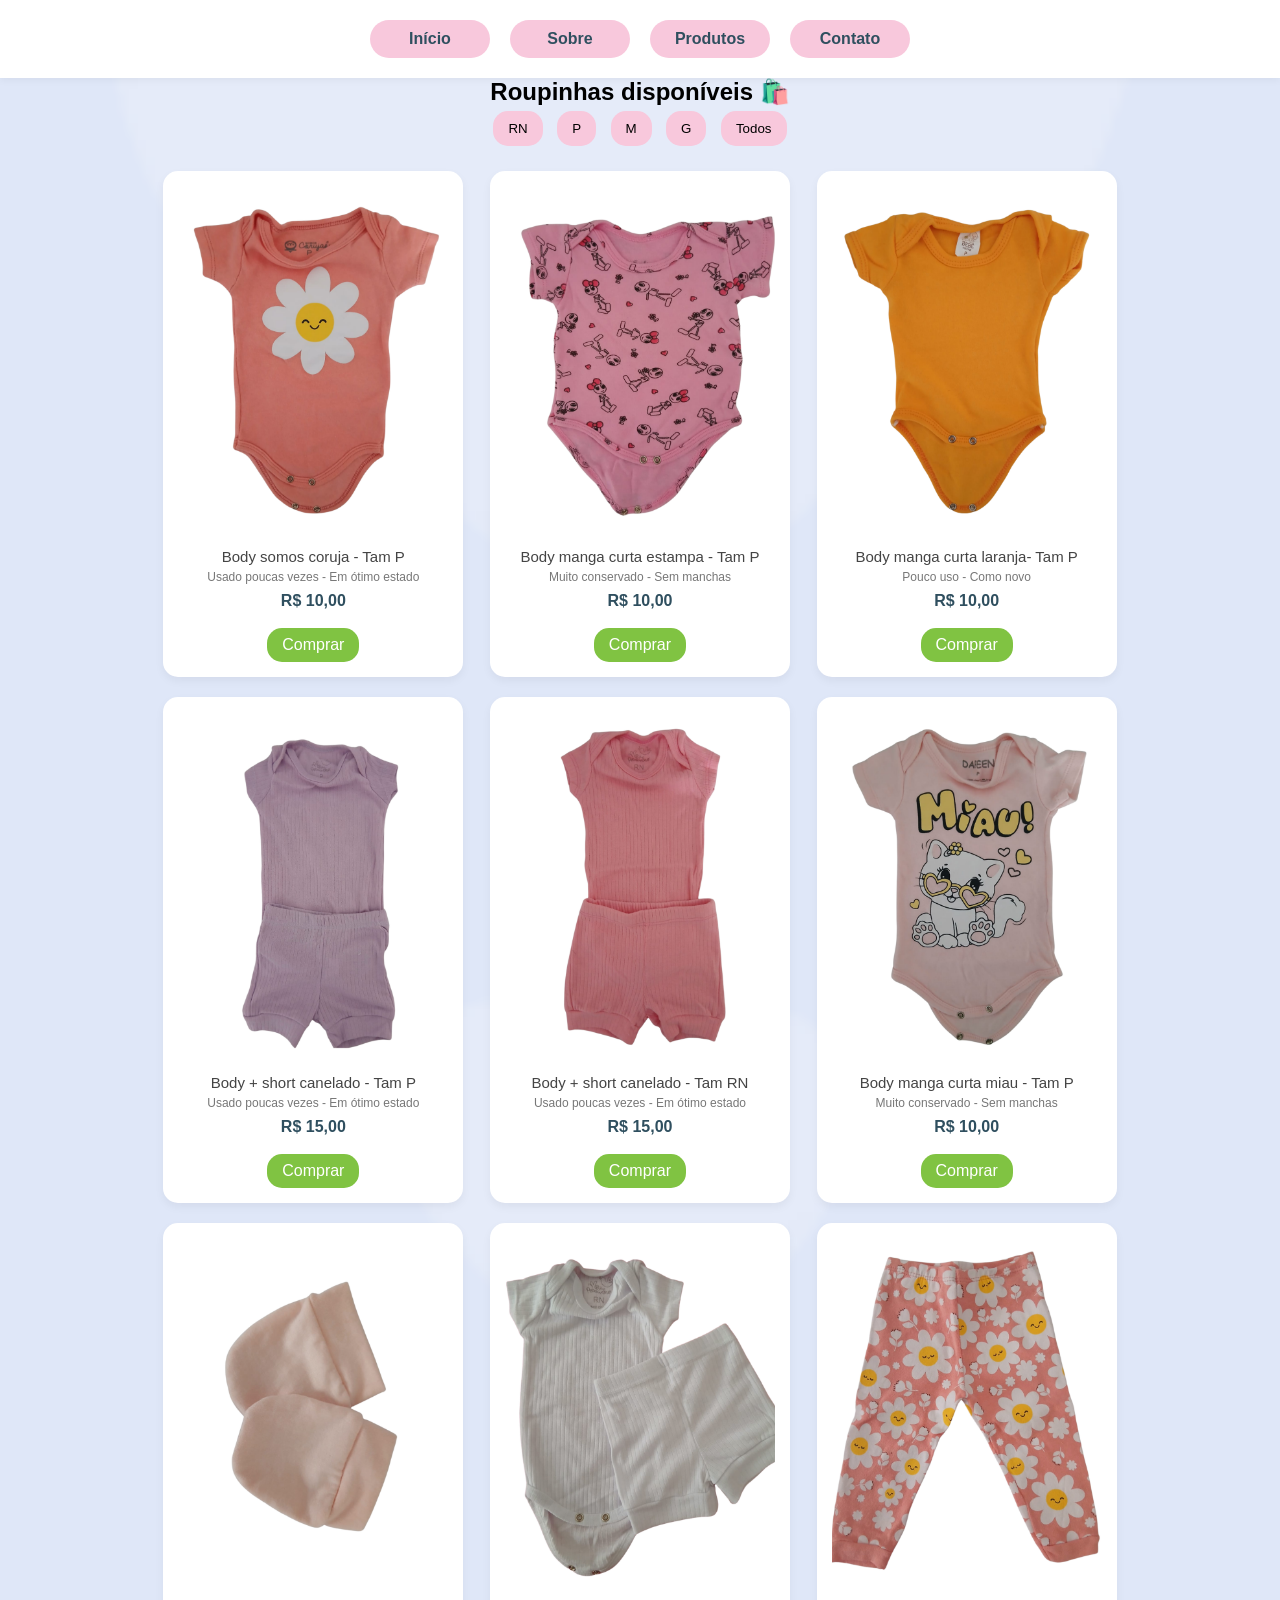
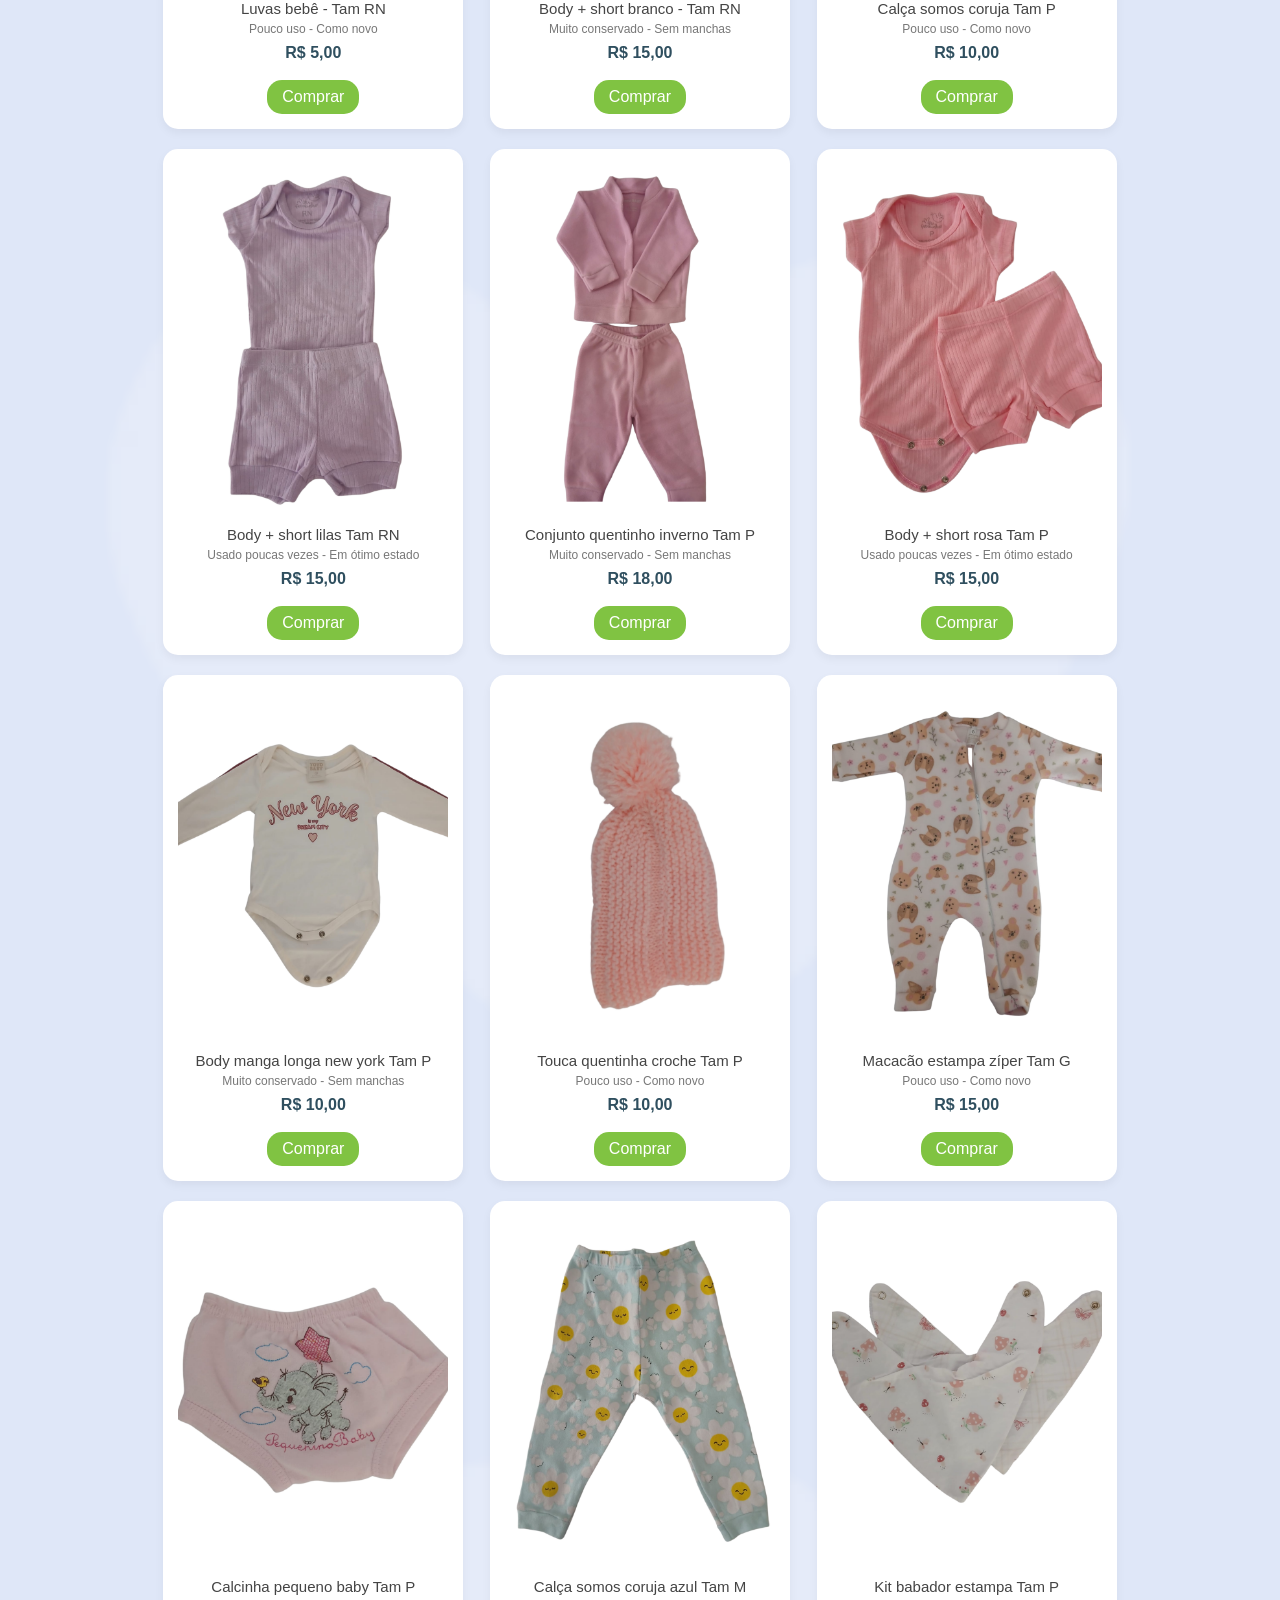
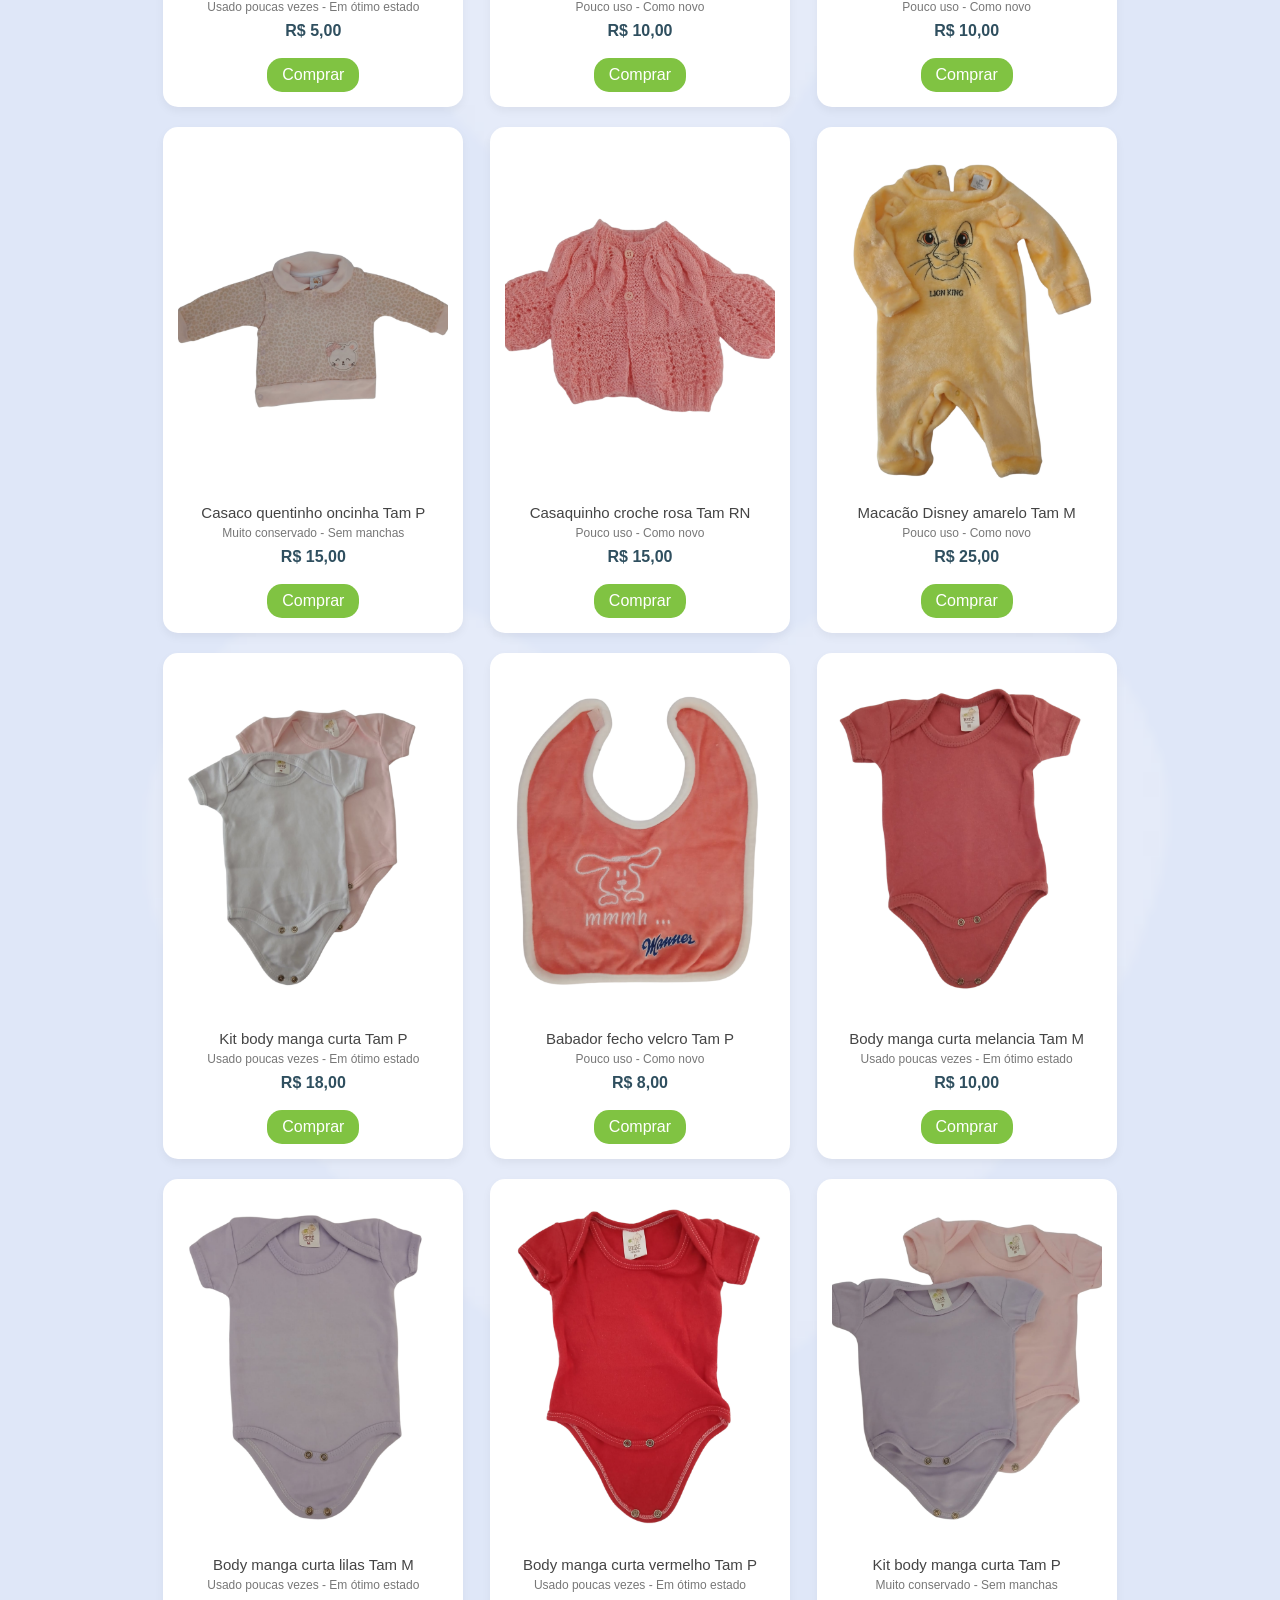
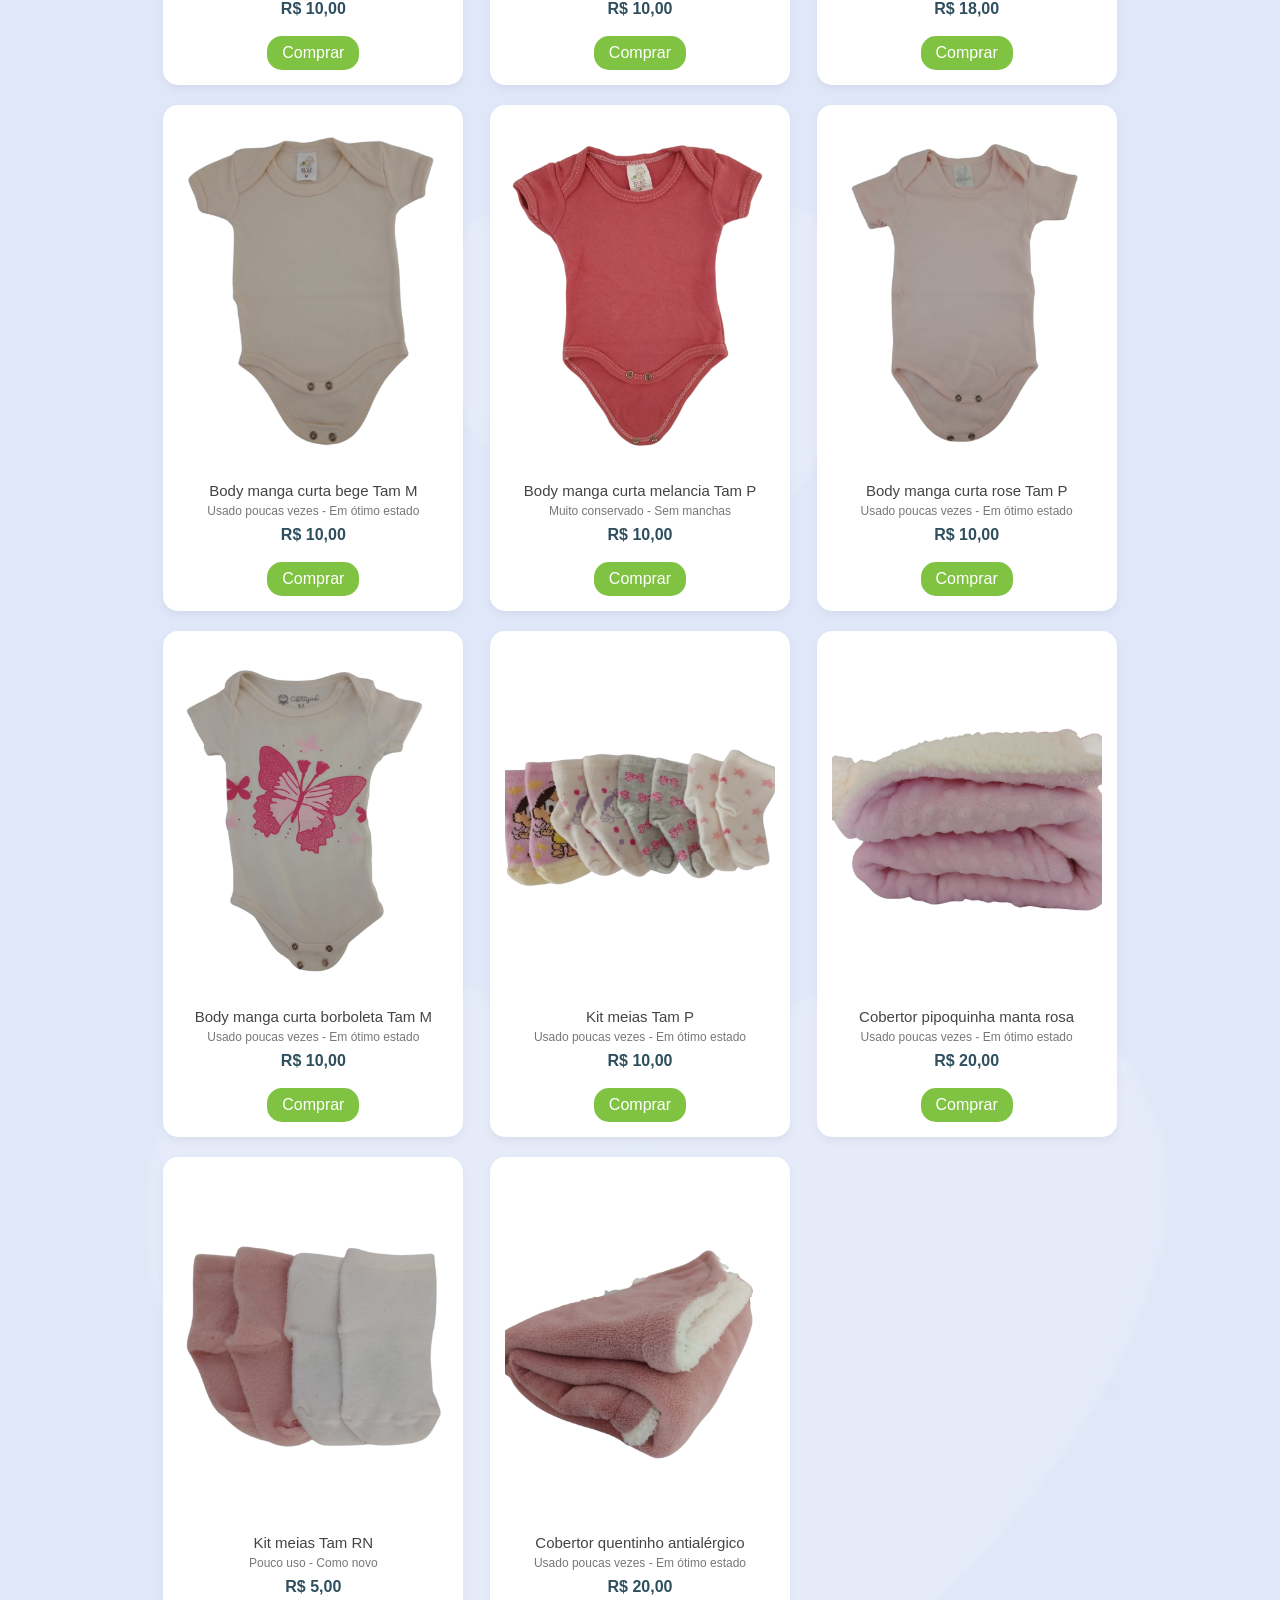
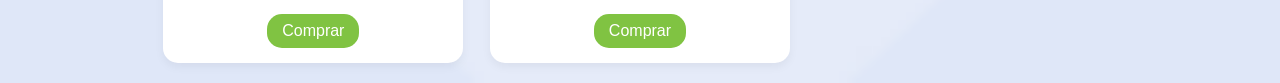
==== produtos.html @ 8ff411c1 "desapego-cecilia" ====
<!DOCTYPE html>
<html lang="pt-br">
<head>
    <meta charset="UTF-8">
    <meta name="viewport" content="width=device-width, initial-scale=1.0">
    <title>Desapego da Cecília</title>

    <!-- CSS -->
    <link rel="stylesheet" href="css/style.css">
</head>
<body id="topo">

    <!-- HEADER -->
    <header>
        <nav>
            <a href="index.html">Início</a>
            <a href="sobre.html">Sobre</a>
            <a href="produtos.html">Produtos</a>
            <a href="contato.html">Contato</a>
        </nav>
    </header>


    <section class="produtos">

    <h2>Roupinhas disponíveis 🛍️</h2>
    
    <div class="filtros">
        <button onclick="filtrar('RN')">RN</button>
        <button onclick="filtrar('P')">P</button>
        <button onclick="filtrar('M')">M</button>
        <button onclick="filtrar('G')">G</button>        
        <button onclick="filtrar('todos')">Todos</button>
    </div>

    <div class="grid">

        <div class="produto" data-tamanho="P">
            <img src="imagens/body-somos-corujas-margarida-tam.P.png">
            <p class="nome">Body somos coruja - Tam P</p>
            <p class="estado">Usado poucas vezes - Em ótimo estado</p>
            <p class="preco">R$ 10,00</p>
            <a href="https://wa.me/5512996030812">Comprar</a>
        </div>

        <div class="produto" data-tamanho="P">
            <img src="imagens/body-manga-curta-estampa-tam.P.png">
            <p class="nome">Body manga curta estampa - Tam P</p>
            <p class="estado">Muito conservado - Sem manchas</p>
            <p class="preco">R$ 10,00</p>
            <a href="https://wa.me/5512996030812">Comprar</a>

        </div>

        <div class="produto" data-tamanho="P">
            <img src="imagens/body-manga-curta-laranja-tam.P.png">
            <p class="nome">Body manga curta laranja- Tam P</p>
            <p class="estado">Pouco uso - Como novo</p>
            <p class="preco">R$ 10,00</p>
            <a href="https://wa.me/5512996030812">Comprar</a>
        </div>
        
        <div class="produto" data-tamanho="P">
            <img src="imagens/body-manga-curta-short-lilas-tam.P.png">
            <p class="nome">Body + short canelado - Tam P</p>
            <p class="estado">Usado poucas vezes - Em ótimo estado</p>
            <p class="preco">R$ 15,00</p>
            <a href="https://wa.me/5512996030812">Comprar</a>
        </div>
        
        <div class="produto" data-tamanho="RN">
            <img src="imagens/body-manga-curta-short-rosa-tam.RN.png">
            <p class="nome">Body + short canelado -  Tam RN</p>
            <p class="estado">Usado poucas vezes - Em ótimo estado</p>
            <p class="preco">R$ 15,00</p>
            <a href="https://wa.me/5512996030812">Comprar</a>
        </div>

        <div class="produto" data-tamanho="P">
            <img src="imagens/body-manga-curta-miau-tam.P.png">
            <p class="nome">Body manga curta miau - Tam P</p>
            <p class="estado">Muito conservado - Sem manchas</p>
            <p class="preco">R$ 10,00</p>
            <a href="https://wa.me/5512996030812">Comprar</a>
        </div>

        <div class="produto" data-tamanho="RN">
            <img src="imagens/luvas-tamanho.RN.png">
            <p class="nome">Luvas bebê - Tam RN</p>
            <p class="estado">Pouco uso - Como novo</p>
            <p class="preco">R$ 5,00</p>
            <a href="https://wa.me/5512996030812">Comprar</a>
        </div>

        <div class="produto" data-tamanho="RN">
            <img src="imagens/body-short-canelado-branco-tamanho.RN.png">
            <p class="nome">Body + short branco - Tam RN</p>
            <p class="estado">Muito conservado - Sem manchas</p>
            <p class="preco">R$ 15,00</p>
            <a href="https://wa.me/5512996030812">Comprar</a>
        </div>

        <div class="produto" data-tamanho="P">
            <img src="imagens/calca-somos-coruja-laranja-tamanho.P.png">
            <p class="nome">Calça somos coruja Tam P</p>
            <p class="estado">Pouco uso - Como novo</p>
            <p class="preco">R$ 10,00</p>
            <a href="https://wa.me/5512996030812">Comprar</a>
        </div>

        <div class="produto" data-tamanho="RN">
            <img src="imagens/body-short-canelado-lilas-tamanho.RN.png">
            <p class="nome">Body + short lilas Tam RN</p>
            <p class="estado">Usado poucas vezes - Em ótimo estado</p>
            <p class="preco">R$ 15,00</p>
            <a href="https://wa.me/5512996030812">Comprar</a>
        </div>

        <div class="produto" data-tamanho="P">
            <img src="imagens/conjunto-quentinha-inverno-lilas-tamanho.P.png">
            <p class="nome">Conjunto quentinho inverno Tam P</p>
            <p class="estado">Muito conservado - Sem manchas</p>
            <p class="preco">R$ 18,00</p>
            <a href="https://wa.me/5512996030812">Comprar</a>
        </div>

        <div class="produto" data-tamanho="P">
            <img src="imagens/body-short-canelado-rosa-tamanho.P.png">
            <p class="nome">Body + short rosa Tam P</p>
            <p class="estado">Usado poucas vezes - Em ótimo estado</p>
            <p class="preco">R$ 15,00</p>
            <a href="https://wa.me/5512996030812">Comprar</a>
        </div>

        <div class="produto" data-tamanho="P">
            <img src="imagens/body-manga-longa-new-york-tamanho.P.png">
            <p class="nome">Body manga longa new york Tam P</p>
            <p class="estado">Muito conservado - Sem manchas</p>
            <p class="preco">R$ 10,00</p>
            <a href="https://wa.me/5512996030812">Comprar</a>
        </div>

        <div class="produto" data-tamanho=""P>
            <img src="imagens/touca-croche-quentinha-tamanho.P.png">
            <p class="nome">Touca quentinha croche Tam P</p>
            <p class="estado">Pouco uso - Como novo</p>
            <p class="preco">R$ 10,00</p>
            <a href="https://wa.me/5512996030812">Comprar</a>
        </div>

        <div class="produto" data-tamanho="G">
            <img src="imagens/macacao-estampa-ziper-tamanho.G.png">
            <p class="nome">Macacão estampa zíper Tam G</p>
            <p class="estado">Pouco uso - Como novo</p>
            <p class="preco">R$ 15,00</p>
            <a href="https://wa.me/5512996030812">Comprar</a>
        </div>

        <div class="produto" data-tamanho="P">
            <img src="imagens/calcinha-pequeno-baby-tamanho.P.png">
            <p class="nome">Calcinha pequeno baby Tam P</p>
            <p class="estado">Usado poucas vezes - Em ótimo estado</p>
            <p class="preco">R$ 5,00</p>
            <a href="https://wa.me/5512996030812">Comprar</a>
        </div>

        <div class="produto" data-tamanho="M">
            <img src="imagens/calca-somos-coruja-azul-tamanho.M.png">
            <p class="nome">Calça somos coruja azul Tam M</p>
            <p class="estado">Pouco uso - Como novo</p>
            <p class="preco">R$ 10,00</p>
            <a href="https://wa.me/5512996030812">Comprar</a>
        </div>

        <div class="produto" data-tamanho="P">
            <img src="imagens/kit-babador-estampa.png">
            <p class="nome">Kit babador estampa Tam P</p>
            <p class="estado">Pouco uso - Como novo</p>
            <p class="preco">R$ 10,00</p>
            <a href="https://wa.me/5512996030812">Comprar</a>
        </div>

        <div class="produto" data-tamanho="P">
            <img src="imagens/casaco-oncinha-tamanho.P.png">
            <p class="nome">Casaco quentinho oncinha Tam P </p>
            <p class="estado">Muito conservado - Sem manchas</p>
            <p class="preco">R$ 15,00</p>
            <a href="https://wa.me/5512996030812">Comprar</a>
        </div>

        <div class="produto" data-tamanho="RN">
            <img src="imagens/casaquinho-croche-tamanho.RN.png">
            <p class="nome">Casaquinho croche rosa Tam RN</p>
            <p class="estado">Pouco uso - Como novo</p>
            <p class="preco">R$ 15,00</p>
            <a href="https://wa.me/5512996030812">Comprar</a>
        </div>

        <div class="produto" data-tamanho="M">
            <img src="imagens/macacao-disney-amarelo-tamanho.M.png">
            <p class="nome">Macacão Disney amarelo Tam M</p>
            <p class="estado">Pouco uso - Como novo</p>
            <p class="preco">R$ 25,00</p>
            <a href="https://wa.me/5512996030812">Comprar</a>
        </div>

        <div class="produto" data-tamanho="P">
            <img src="imagens/kit-body-manga-curta-tamanho.P.png">
            <p class="nome">Kit body manga curta Tam P</p>
            <p class="estado">Usado poucas vezes - Em ótimo estado</p>
            <p class="preco">R$ 18,00</p>
            <a href="https://wa.me/5512996030812">Comprar</a>
        </div>

        <div class="produto" data-tamanho="P">
            <img src="imagens/babador-fecho-velcro.png">
            <p class="nome">Babador fecho velcro Tam P</p>
            <p class="estado">Pouco uso - Como novo</p>
            <p class="preco">R$ 8,00</p>
            <a href="https://wa.me/5512996030812">Comprar</a>
        </div>

        <div class="produto" data-tamanho="M">
            <img src="imagens/body-manga-curta-melancia-tamanho.M.png">
            <p class="nome">Body manga curta melancia Tam M</p>
            <p class="estado">Usado poucas vezes - Em ótimo estado</p>
            <p class="preco">R$ 10,00</p>
            <a href="https://wa.me/5512996030812">Comprar</a>
        </div>

        <div class="produto" data-tamanho="M">
            <img src="imagens/body-manga-curta-lilas-tamanho.M.png">
            <p class="nome">Body manga curta lilas Tam M</p>
            <p class="estado">Usado poucas vezes - Em ótimo estado</p>
            <p class="preco">R$ 10,00</p>
           <a href="https://wa.me/5512996030812">Comprar</a>
        </div>

        <div class="produto" data-tamanho="P">
            <img src="imagens/body-manga-curta-vermelho-tamanho.P.png">
            <p class="nome">Body manga curta vermelho Tam P</p>
            <p class="estado">Usado poucas vezes - Em ótimo estado</p>
            <p class="preco">R$ 10,00</p>
            <a href="https://wa.me/5512996030812">Comprar</a>
        </div>

        <div class="produto" data-tamanho="P">
            <img src="imagens/kit-body-mc-tamanho.P.png">
            <p class="nome">Kit body manga curta Tam P</p>
            <p class="estado">Muito conservado - Sem manchas</p>
            <p class="preco">R$ 18,00</p>
            <a href="https://wa.me/5512996030812">Comprar</a>
        </div>

        <div class="produto" data-tamanho="M">
            <img src="imagens/body-manga-curta-bege-tamanho.M.png">
            <p class="nome">Body manga curta bege Tam M</p>
            <p class="estado">Usado poucas vezes - Em ótimo estado</p>
            <p class="preco">R$ 10,00</p>
            <a href="https://wa.me/5512996030812">Comprar</a>
        </div>

        <div class="produto" data-tamanho="P">
            <img src="imagens/body-manga-curta-melancia-tamanho.P.png">
            <p class="nome">Body manga curta melancia Tam P</p>
            <p class="estado">Muito conservado - Sem manchas</p>
            <p class="preco">R$ 10,00</p>
            <a href="https://wa.me/5512996030812">Comprar</a>
        </div>

        <div class="produto" data-tamanho="P">
            <img src="imagens/body-manga-curta-rose-tamanho.P.png">
            <p class="nome">Body manga curta rose Tam P</p>
            <p class="estado">Usado poucas vezes - Em ótimo estado</p>
            <p class="preco">R$ 10,00</p>
            <a href="https://wa.me/5512996030812">Comprar</a>
        </div>

        <div class="produto" data-tamanho="M">
            <img src="imagens/body-manga-curta-borboleta-tamanho.M.png">
            <p class="nome">Body manga curta borboleta Tam M</p>
            <p class="estado">Usado poucas vezes - Em ótimo estado</p>
            <p class="preco">R$ 10,00</p>
            <a href="https://wa.me/5512996030812">Comprar</a>
        </div>

        <div class="produto" data-tamanho="P">
            <img src="imagens/kit-meias-tamanho.P.png">
            <p class="nome">Kit meias Tam P</p>
            <p class="estado">Usado poucas vezes - Em ótimo estado</p>
            <p class="preco">R$ 10,00</p>
            <a href="https://wa.me/5512996030812">Comprar</a>
        </div>

        <div class="produto" data-tamanho="">
            <img src="imagens/cobertor-pipoquinha-manta-bebe-rosa.png">
            <p class="nome">Cobertor pipoquinha manta rosa</p>
            <p class="estado">Usado poucas vezes - Em ótimo estado</p>
            <p class="preco">R$ 20,00</p>
            <a href="https://wa.me/5512996030812">Comprar</a>
        </div>

        <div class="produto" data-tamanho="RN">
            <img src="imagens/kit-meias-tamanho.RN.png">
            <p class="nome">Kit meias Tam RN</p>
            <p class="estado">Pouco uso - Como novo</p>
            <p class="preco">R$ 5,00</p>
            <a href="https://wa.me/5512996030812">Comprar</a>
        </div>

        <div class="produto" data-tamanho="">
            <img src="imagens/cobertor-quentinho-antialergico.png">
            <p class="nome">Cobertor quentinho antialérgico</p>
            <p class="estado">Usado poucas vezes - Em ótimo estado</p>
            <p class="preco">R$ 20,00</p>
            <a href="https://wa.me/5512996030812">Comprar</a>
        </div>

    </div>
    <script src="javascript/script.js"></script>     
</body>
</html>
---- css/style.css ----
/* RESET */
* {
  margin: 0;
  padding: 0;
  box-sizing: border-box;
}

/* BODY */
body {
  font-family: Arial, sans-serif;
  background-image: url('../imagens/plano_de_fundo_azul.png');
  background-size: cover; /* cobre a tela toda */
  background-repeat: no-repeat;
  background-position: center;
  text-align: center;
}

/* HEADER */
header {
  position: sticky;
  top: 0;
  background-color: #ffffff; /* branco sólido */
  padding: 20px 0;
  z-index: 1000;
  box-shadow: 0 2px 8px rgba(0,0,0,0.05); /* sombra suave */
}

/* MENU */
nav {
  display: flex;
  justify-content: center;
  gap: 20px;
}

nav a {
  display: inline-block;
  width: 120px; /* 👈 define tamanho igual pra todos */
  text-align: center;
  text-decoration: none;
  background-color: #f8c8dc;
  padding: 10px 0; /* só vertical agora */
  border-radius: 20px;
  color: #2f4f5f;
  font-weight: bold;
  transition: 0.3s;
}

nav a:hover {
  background-color: #f48ca0;
  color: white;
}

/* HERO */
.hero {
  padding: 20px 20px;
}


/* LOGO */
.hero-img {
  width: 350px;
  margin-bottom: 10px;
}

/* TÍTULO */
.hero h1 {
  font-size: 38px;
  color: #5a7d8a;
  margin-bottom: 20px;
}

/* TEXTO */
.hero p {
  color: #d4a437;
  font-weight: bold;
  margin-bottom: 20px;
}

/* BOTÃO */
.btn {
  display: inline-block;
  background-color: #80c342;
  color: white;
  padding: 12px 25px;
  border-radius: 20px;
  text-decoration: none;
  font-weight: bold;
  transition: 0.3s;
}

.btn:hover {
  background-color: #8e9900;
}

/* WHATSAPP */
.whatsapp {
  position: fixed;
  bottom: 20px;
  right: 20px;
}

.whatsapp img {
  width: 75px;
}


/* NOME DO PRODUTO */
.nome {
  font-size: 15px;
  color: #444;
  margin-top: 8px;
}

/* ESTADO */
.estado {
  font-size: 12px;
  color: #777;
  margin: 5px 0;
}

/* PREÇO */
.preco {
  font-size: 16px;
  font-weight: bold;
  color: #2f4f5f;
  margin: 8px 0;
}

/* SCROLL SUAVE */
html {
  scroll-behavior: smooth;
}

.grid {
  display: grid;
  grid-template-columns: repeat(3, 1fr); /* desktop */
  gap: 20px;
  padding: 20px;
  max-width: 1000px; /* 👈 limita largura */
  margin: 0 auto;
}

@media (max-width: 768px) {
  .grid {
    grid-template-columns: repeat(2, 1fr); /* tablet */
  }
}

@media (max-width: 480px) {
  .grid {
    grid-template-columns: 1fr; /* celular */
  }
}

.produto {
  background-color: white;
  padding: 15px;
  border-radius: 15px;
  text-align: center;
  box-shadow: 0 4px 10px rgba(0,0,0,0.05);
  max-width: 300px;
  margin: 0 auto;
}

.produto img {
  width: 100%;
  height: 350px;
  object-fit: cover;
  border-radius: 10px;
}

/* BOTAO COMPRAR*/
.produto a {
  display: inline-block;
  margin-top: 10px;
  background-color: #80c342;
  color: white;
  padding: 8px 15px;
  border-radius: 15px;
  text-decoration: none;
}

.produto:hover {
  transform: scale(1.03);
  transition: 0.3s;
}

/* CONTATO*/

.contato {
  text-align: center;
  padding: 80px 20px;
}

.contato h1 {
  margin-bottom: 20px;
}

.btn-whatsapp {
  display: inline-block;
  background-color: #25d366;
  color: white;
  padding: 12px 25px;
  border-radius: 20px;
  text-decoration: none;
  margin-bottom: 20px;
}

.cidade {
  margin: 15px 0;
  font-weight: bold;
}

.contato h2 {
  margin-top: 20px;
}

h2 {
  display: flex;
  align-items: center;
  justify-content: center;
  gap: 8px;
}

.final {
  margin-top: 30px;
  color: #ca1b56;
  font-weight: bold;
}

.icone {
  width: 40px;
  vertical-align: middle;
  margin-right: 3px;
}

.linha {
  display: flex;
  align-items: center;
  justify-content: center; /* centraliza na tela */
  gap: 3px; /* espaço entre ícone e texto */
}

/* SOBRE */

.sobre {
  display: flex;
  align-items: center;
  justify-content: center;
  gap: 20px;
  padding: 25px 20px;
  flex-wrap: wrap;
}

.sobre-imagem img {
  width: 280px;
  border-radius: 15px;
}

.sobre-texto {
  max-width: 500px;
  text-align: left;
}

.sobre-texto h1 {
  margin-bottom: 20px;
}

.sobre-texto p {
  margin-bottom: 15px;
}

.frase-final {
  margin-top: 20px;
  font-weight: bold;
  color: #2f4f5f;
}

/* BOTÕES TAMANHO*/

.filtros button {
  margin: 5px;
  padding: 10px 15px;
  border-radius: 15px;
  border: none;
  background-color: #f8c8dc;
  cursor: pointer;
}
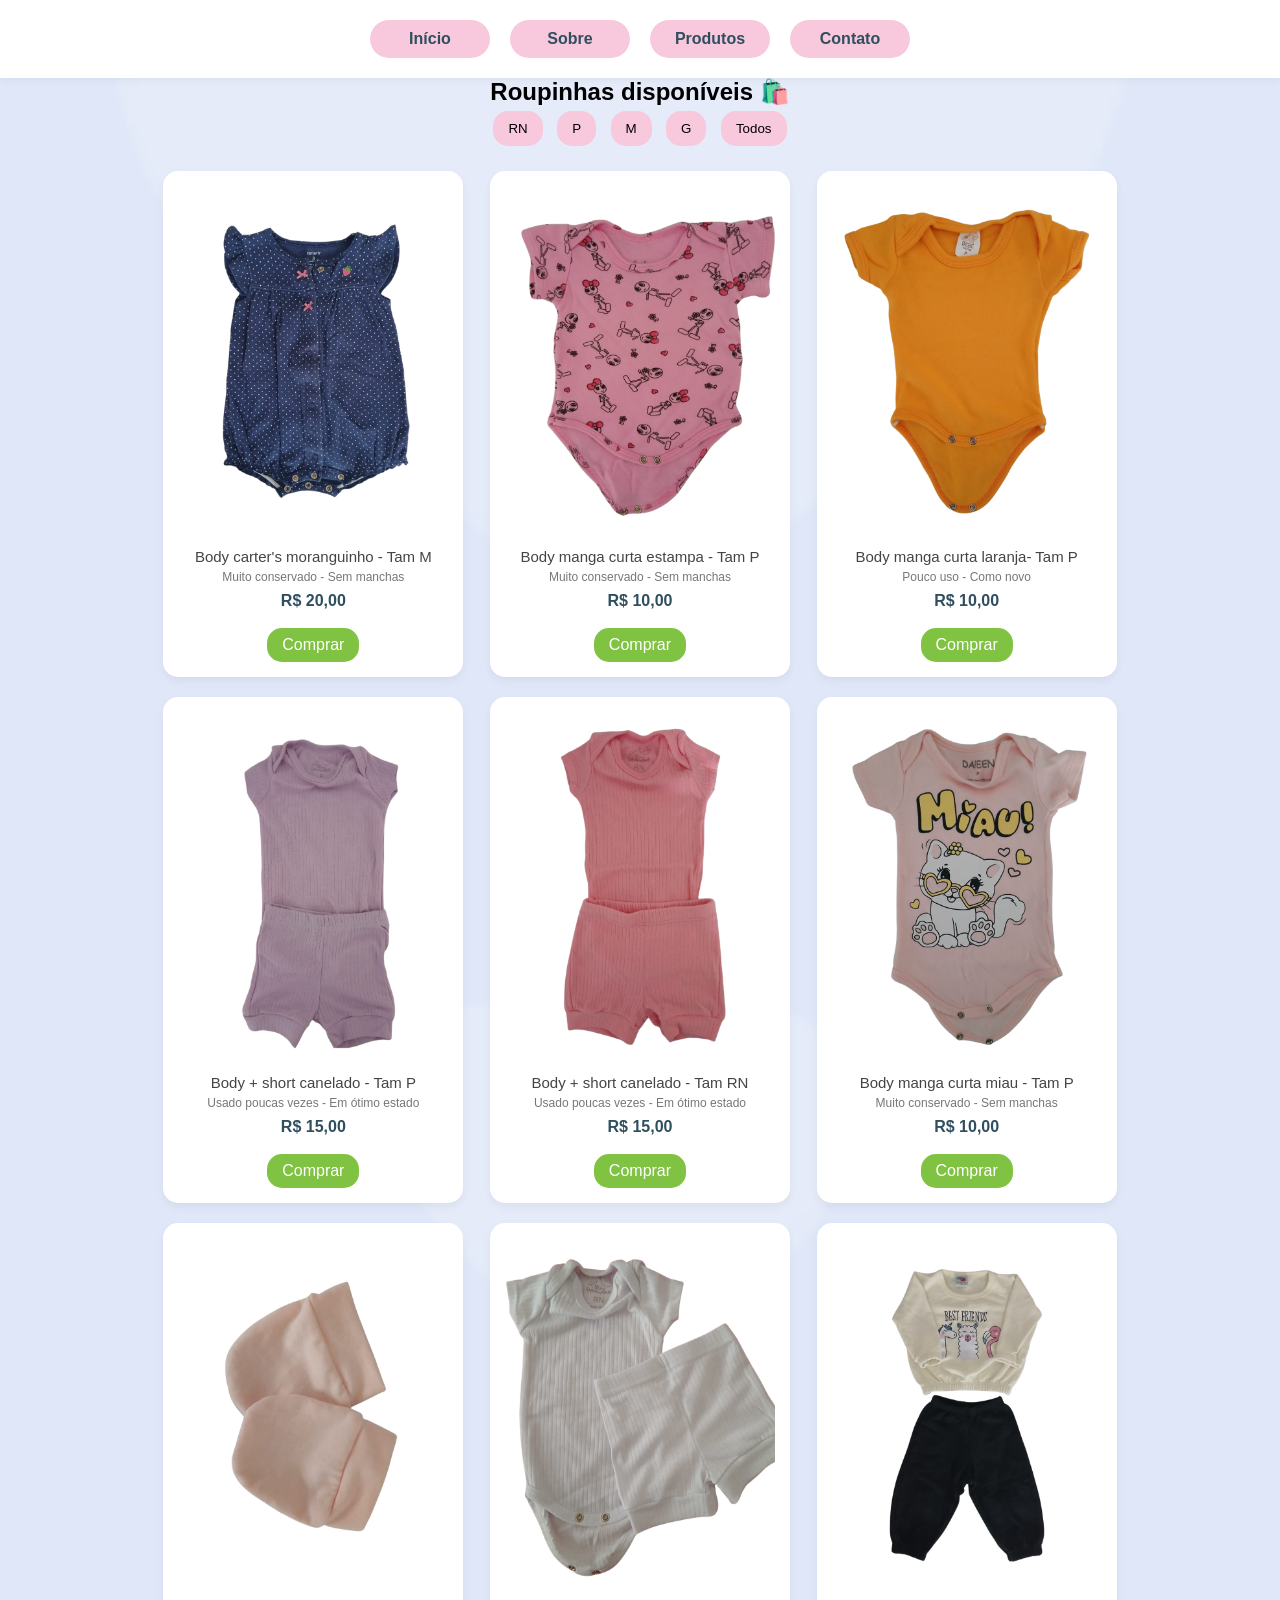
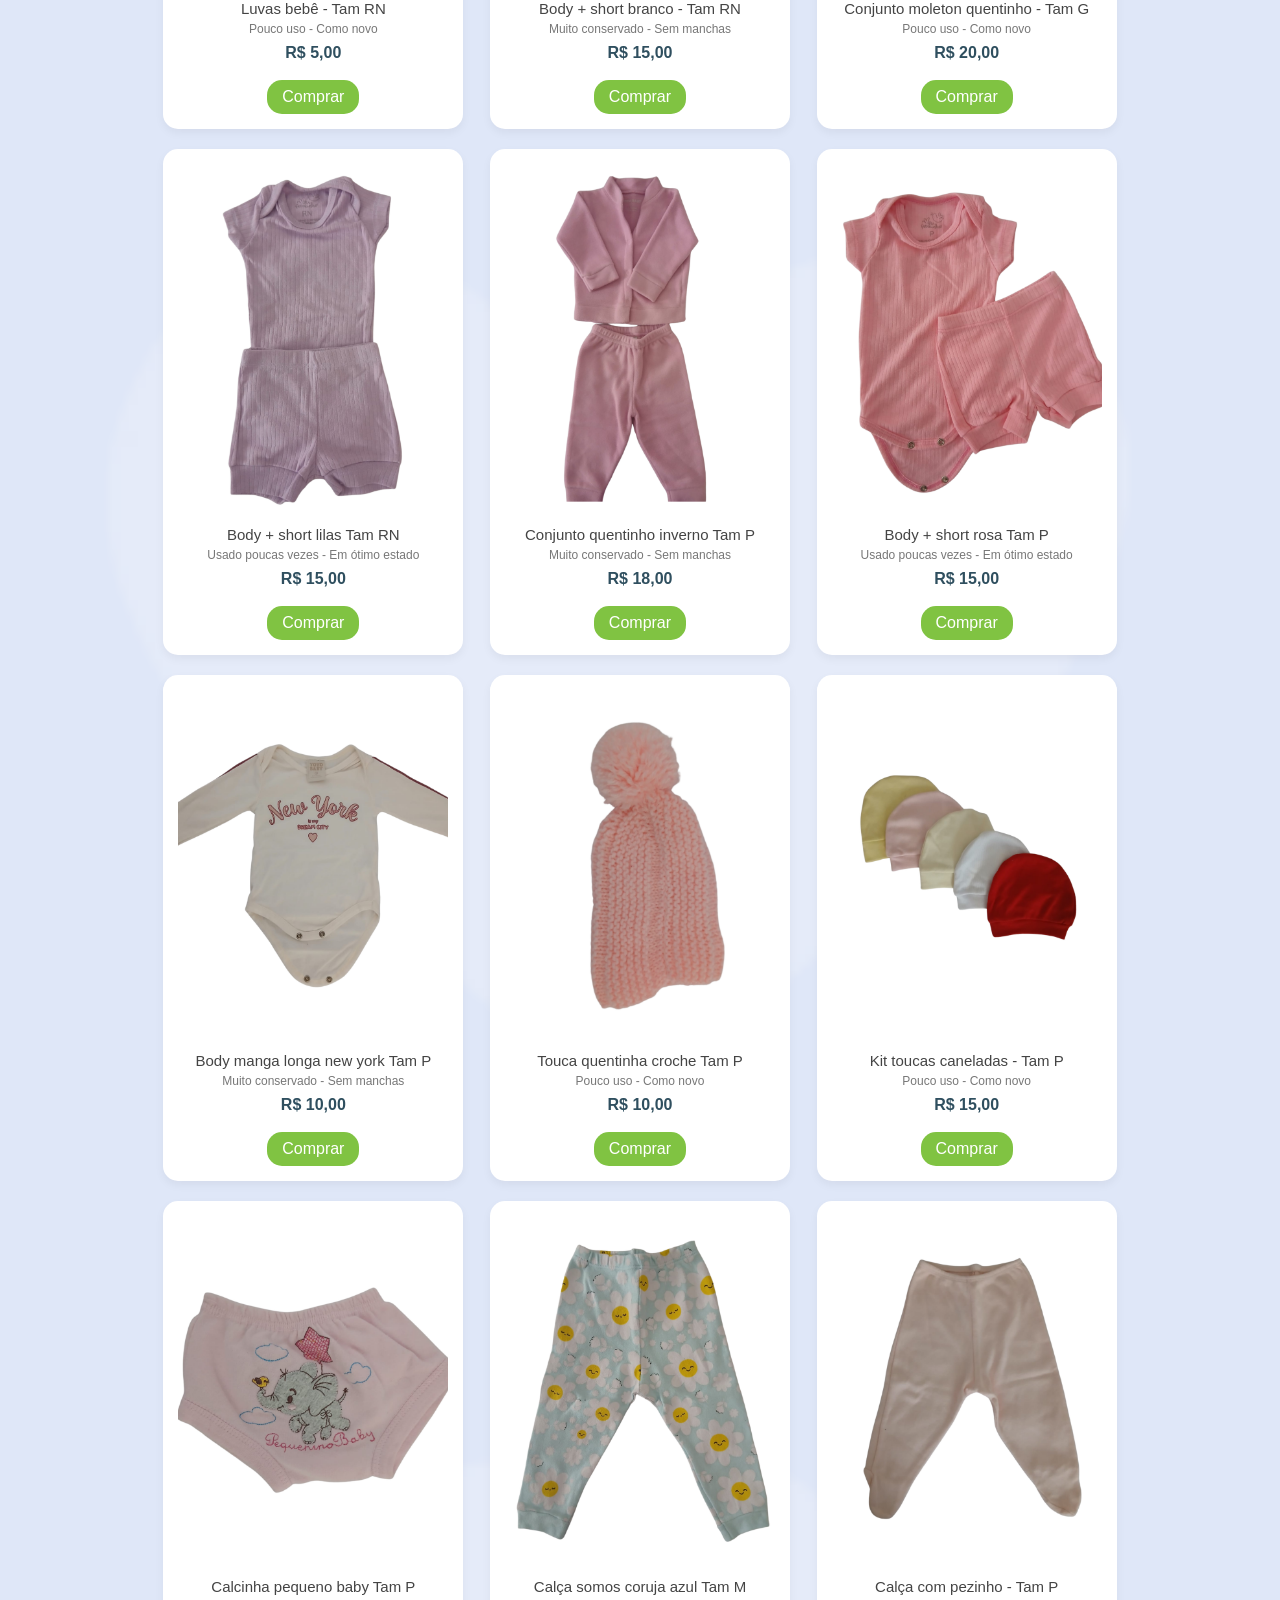
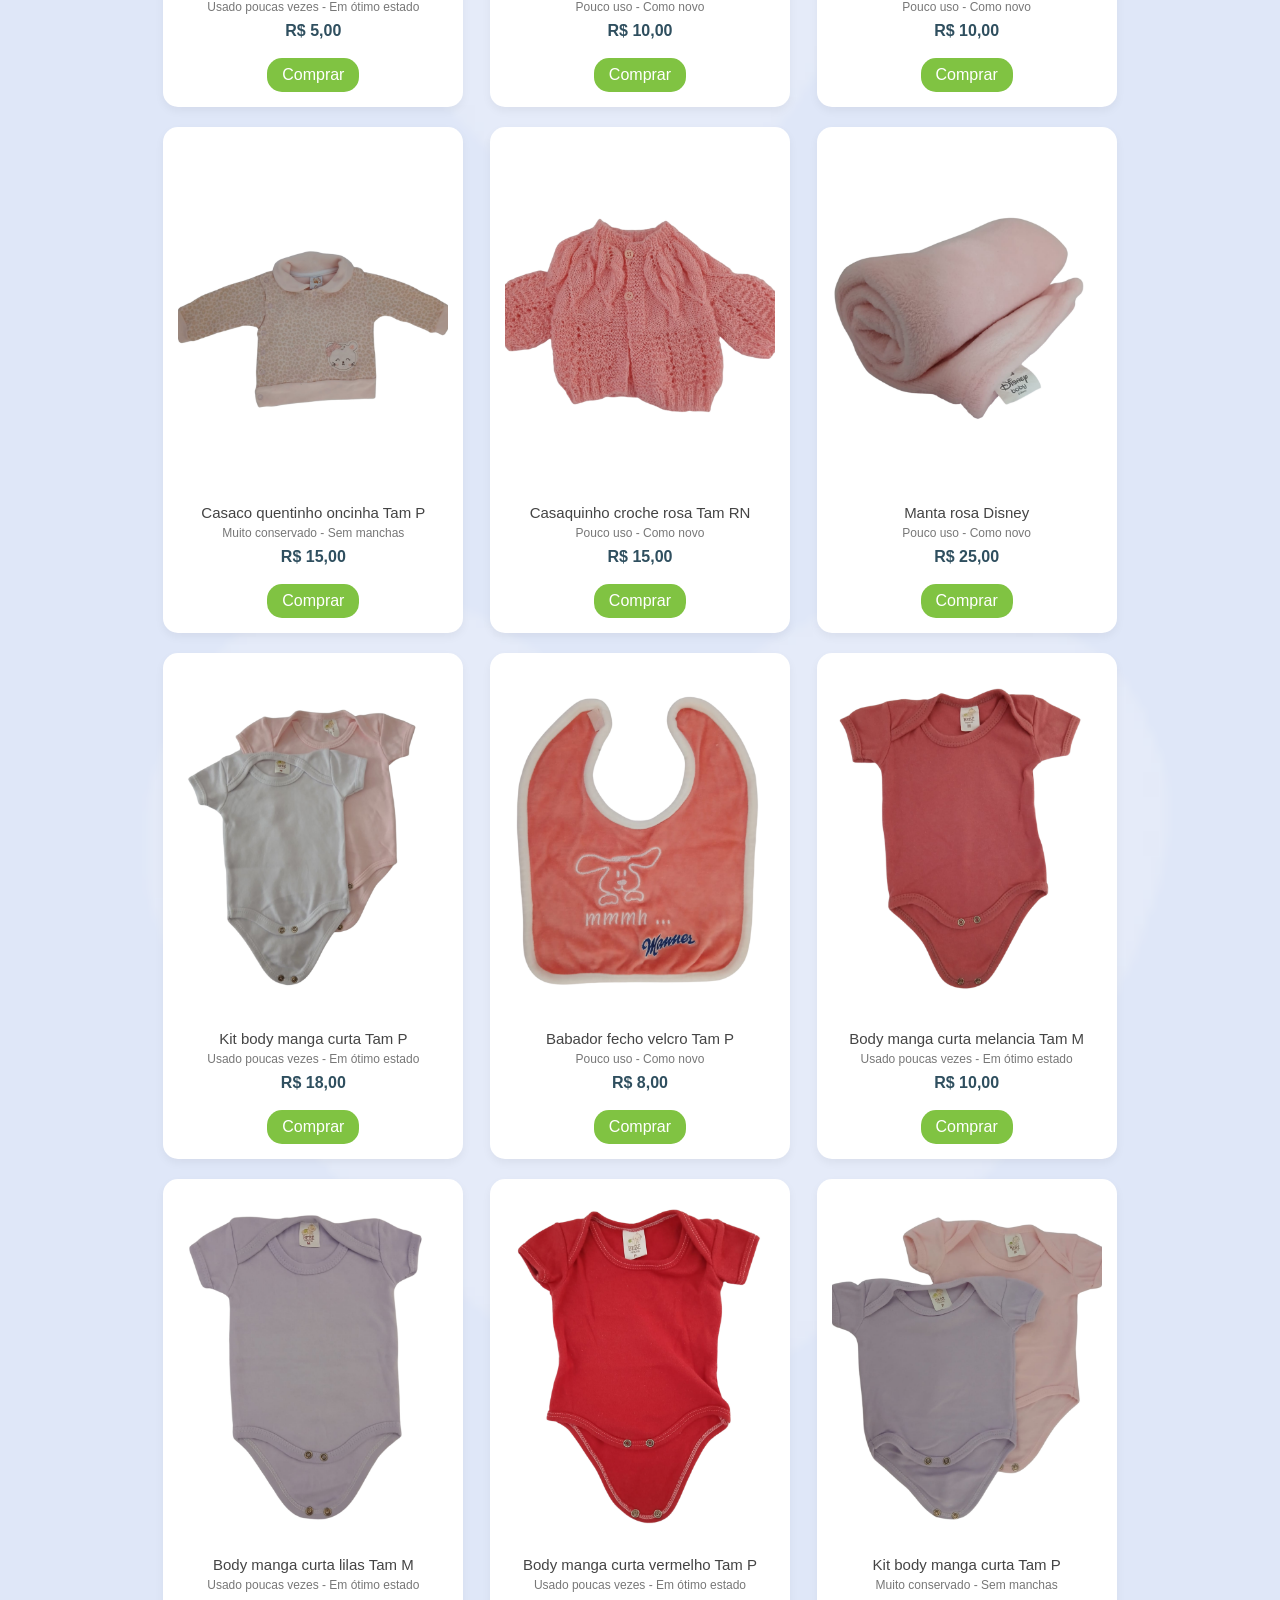
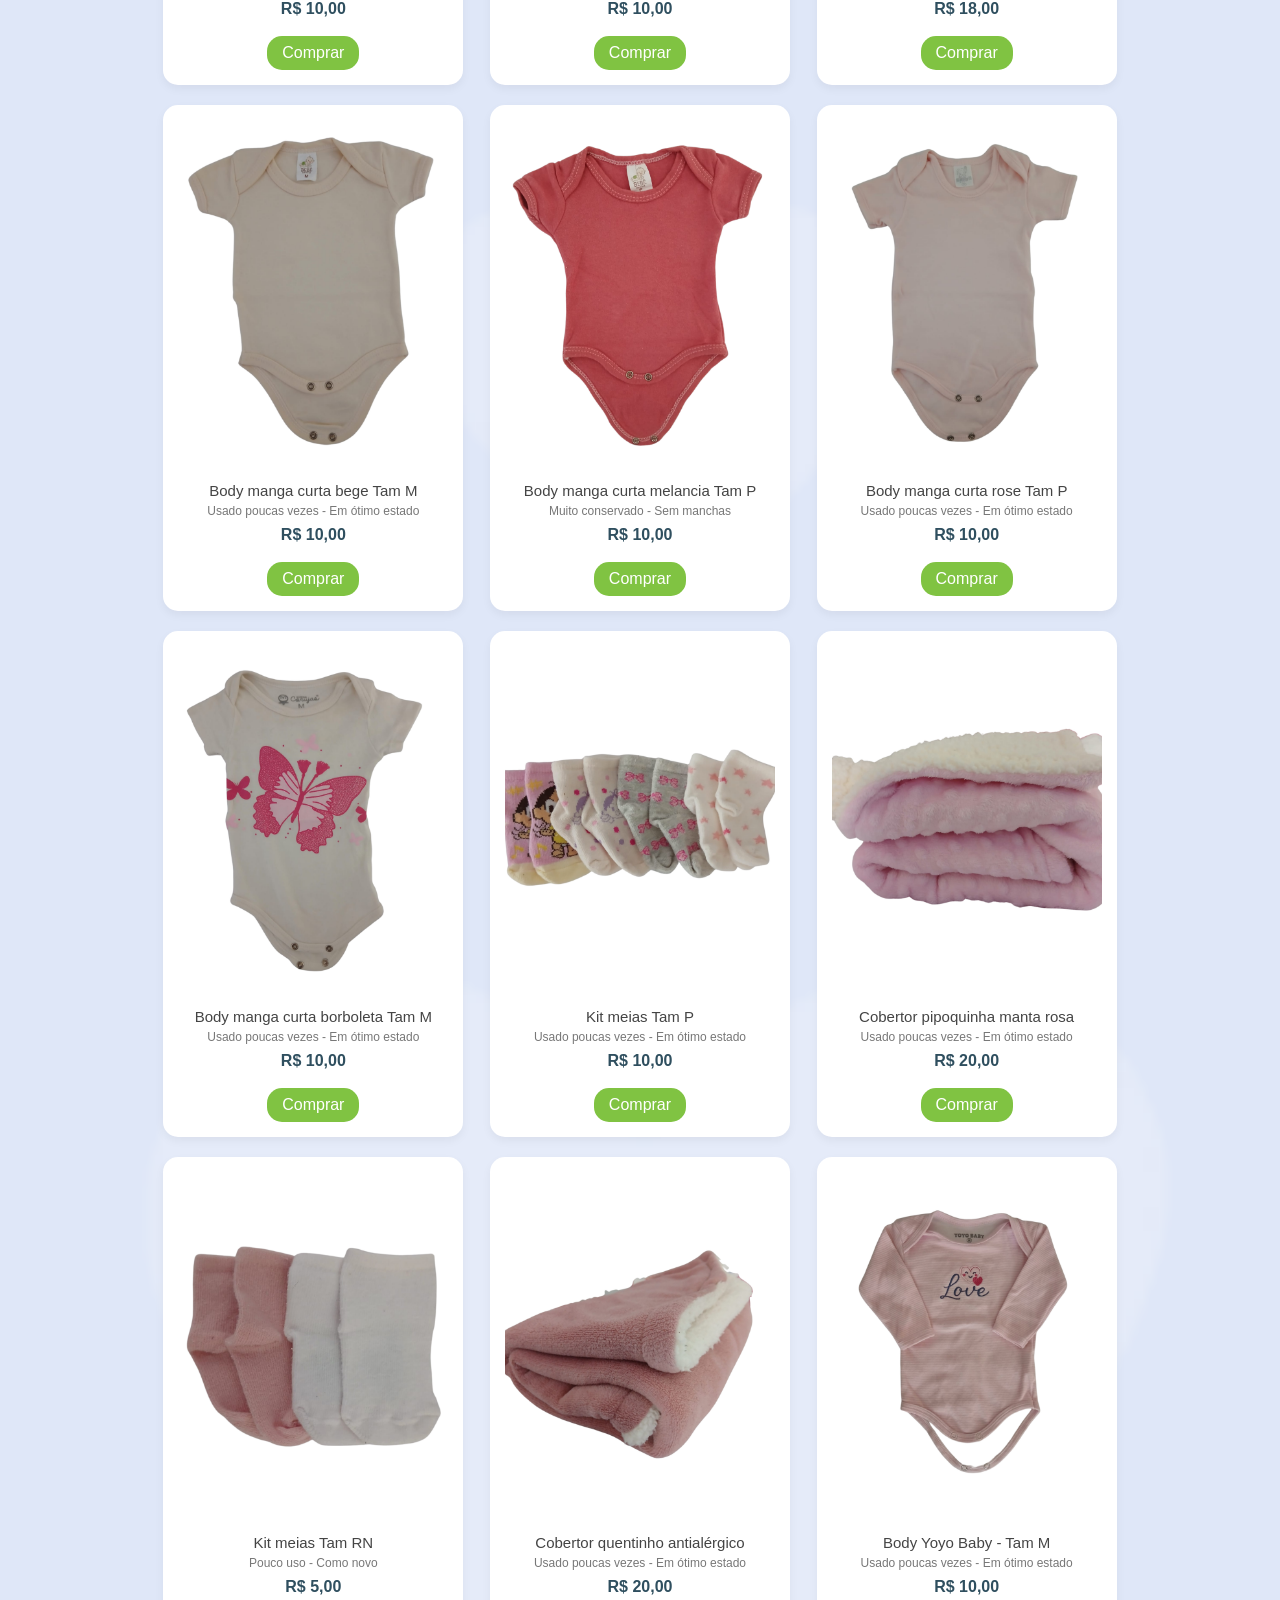
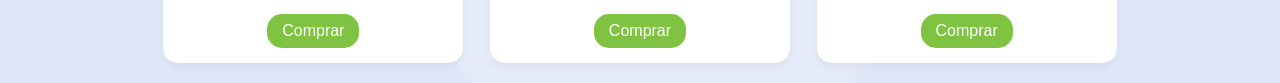
==== commit 635e9d1b: "Inclui fotos de produtos" ====
--- a/produtos.html
+++ b/produtos.html
@@ -35,11 +35,11 @@
 
     <div class="grid">
 
-        <div class="produto" data-tamanho="P">
-            <img src="imagens/body-somos-corujas-margarida-tam.P.png">
-            <p class="nome">Body somos coruja - Tam P</p>
-            <p class="estado">Usado poucas vezes - Em ótimo estado</p>
-            <p class="preco">R$ 10,00</p>
+        <div class="produto" data-tamanho="M">
+            <img src="imagens/body-carters-tam.M.png">
+            <p class="nome">Body carter's moranguinho - Tam M</p>
+            <p class="estado">Muito conservado - Sem manchas</p>
+            <p class="preco">R$ 20,00</p>
             <a href="https://wa.me/5512996030812">Comprar</a>
         </div>
 
@@ -100,11 +100,11 @@
             <a href="https://wa.me/5512996030812">Comprar</a>
         </div>
 
-        <div class="produto" data-tamanho="P">
-            <img src="imagens/calca-somos-coruja-laranja-tamanho.P.png">
-            <p class="nome">Calça somos coruja Tam P</p>
-            <p class="estado">Pouco uso - Como novo</p>
-            <p class="preco">R$ 10,00</p>
+        <div class="produto" data-tamanho="G">
+            <img src="imagens/conjunto-moleton-quentinho-tamanho.G.png">
+            <p class="nome">Conjunto moleton quentinho - Tam G</p>
+            <p class="estado">Pouco uso - Como novo</p>
+            <p class="preco">R$ 20,00</p>
             <a href="https://wa.me/5512996030812">Comprar</a>
         </div>
 
@@ -148,9 +148,9 @@
             <a href="https://wa.me/5512996030812">Comprar</a>
         </div>
 
-        <div class="produto" data-tamanho="G">
-            <img src="imagens/macacao-estampa-ziper-tamanho.G.png">
-            <p class="nome">Macacão estampa zíper Tam G</p>
+        <div class="produto" data-tamanho="P">
+            <img src="imagens/kit-toucas-tamanho.P.png">
+            <p class="nome">Kit toucas caneladas - Tam P</p>
             <p class="estado">Pouco uso - Como novo</p>
             <p class="preco">R$ 15,00</p>
             <a href="https://wa.me/5512996030812">Comprar</a>
@@ -173,8 +173,8 @@
         </div>
 
         <div class="produto" data-tamanho="P">
-            <img src="imagens/kit-babador-estampa.png">
-            <p class="nome">Kit babador estampa Tam P</p>
+            <img src="imagens/Calça-com-pezinho-tamanho.P.png">
+            <p class="nome">Calça com pezinho - Tam P</p>
             <p class="estado">Pouco uso - Como novo</p>
             <p class="preco">R$ 10,00</p>
             <a href="https://wa.me/5512996030812">Comprar</a>
@@ -196,9 +196,9 @@
             <a href="https://wa.me/5512996030812">Comprar</a>
         </div>
 
-        <div class="produto" data-tamanho="M">
-            <img src="imagens/macacao-disney-amarelo-tamanho.M.png">
-            <p class="nome">Macacão Disney amarelo Tam M</p>
+        <div class="produto" data-tamanho="">
+            <img src="imagens/manta-disney-rosa.png">
+            <p class="nome">Manta rosa Disney</p>
             <p class="estado">Pouco uso - Como novo</p>
             <p class="preco">R$ 25,00</p>
             <a href="https://wa.me/5512996030812">Comprar</a>
@@ -313,6 +313,14 @@
             <p class="nome">Cobertor quentinho antialérgico</p>
             <p class="estado">Usado poucas vezes - Em ótimo estado</p>
             <p class="preco">R$ 20,00</p>
+            <a href="https://wa.me/5512996030812">Comprar</a>
+        </div>
+
+        <div class="produto" data-tamanho="M">
+            <img src="imagens/body-yoyo-baby-tamanho.M.png">
+            <p class="nome">Body Yoyo Baby - Tam M</p>
+            <p class="estado">Usado poucas vezes - Em ótimo estado</p>
+            <p class="preco">R$ 10,00</p>
             <a href="https://wa.me/5512996030812">Comprar</a>
         </div>
 
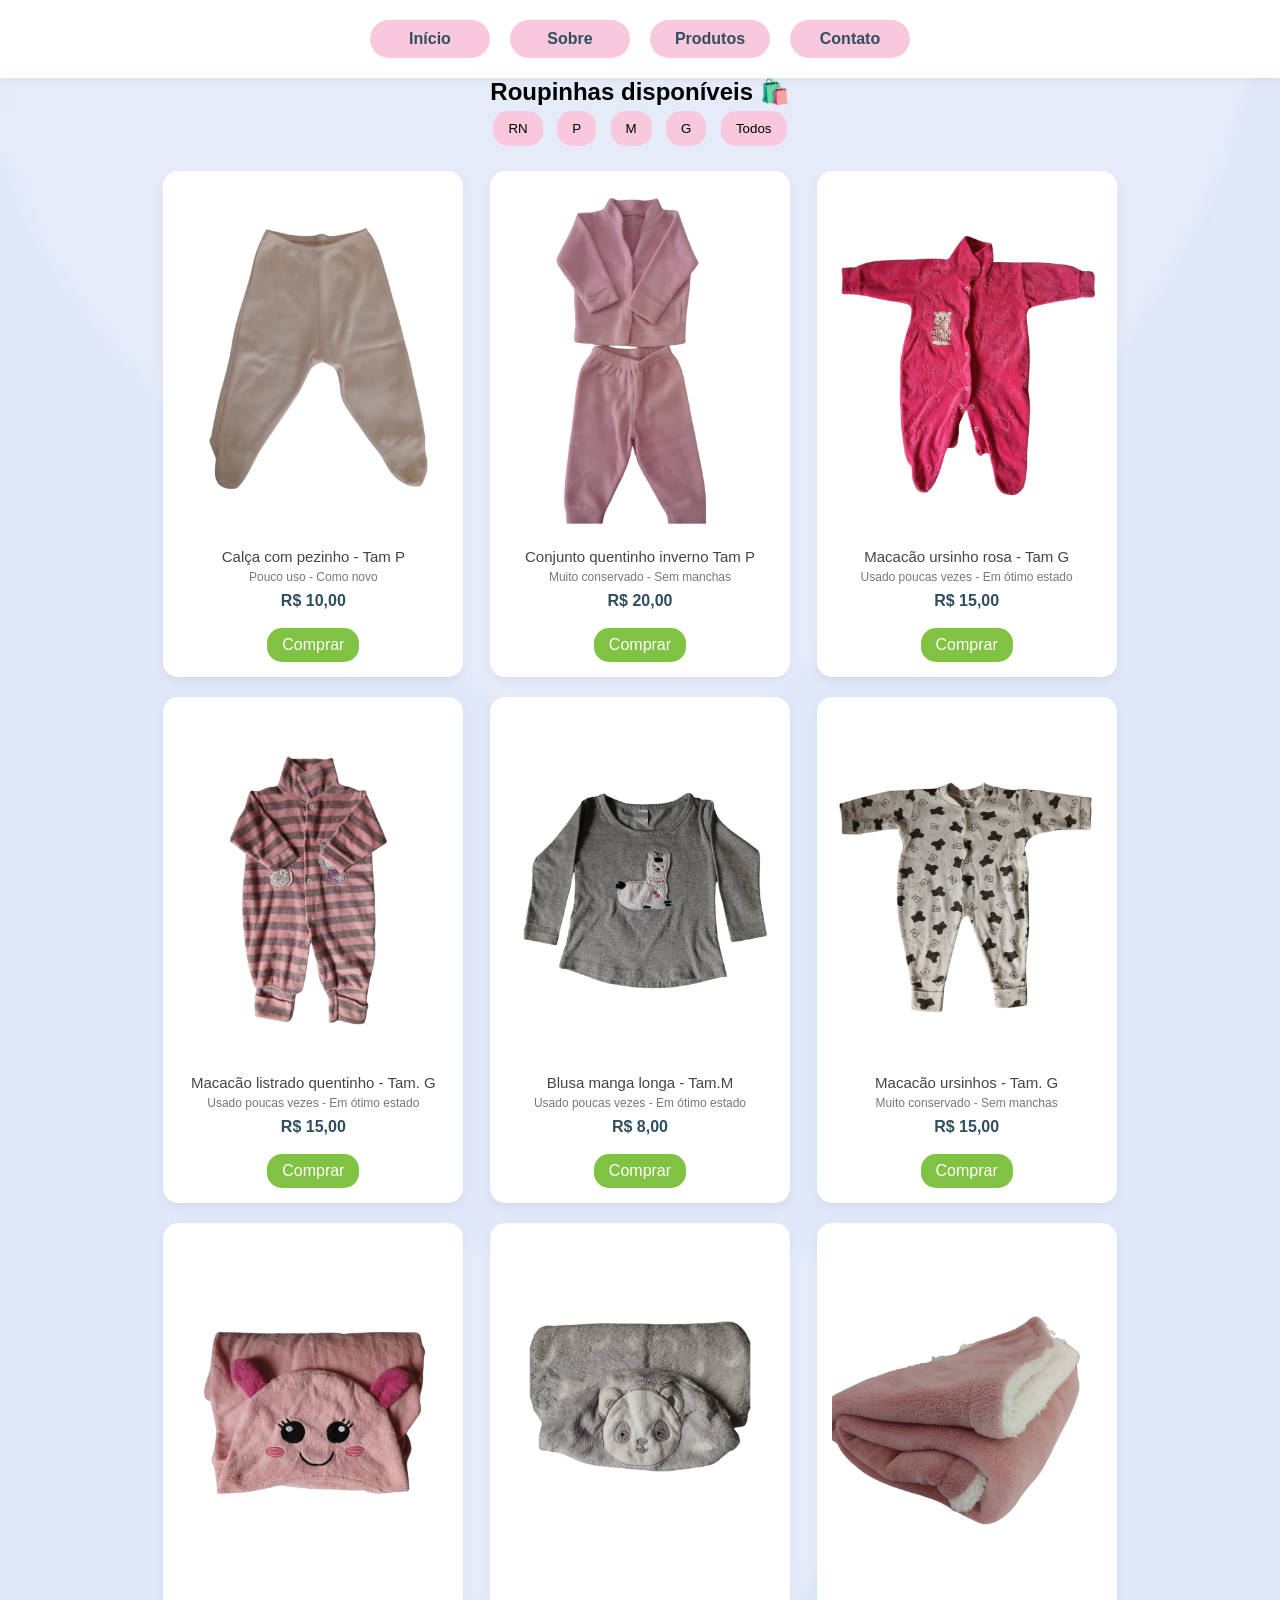
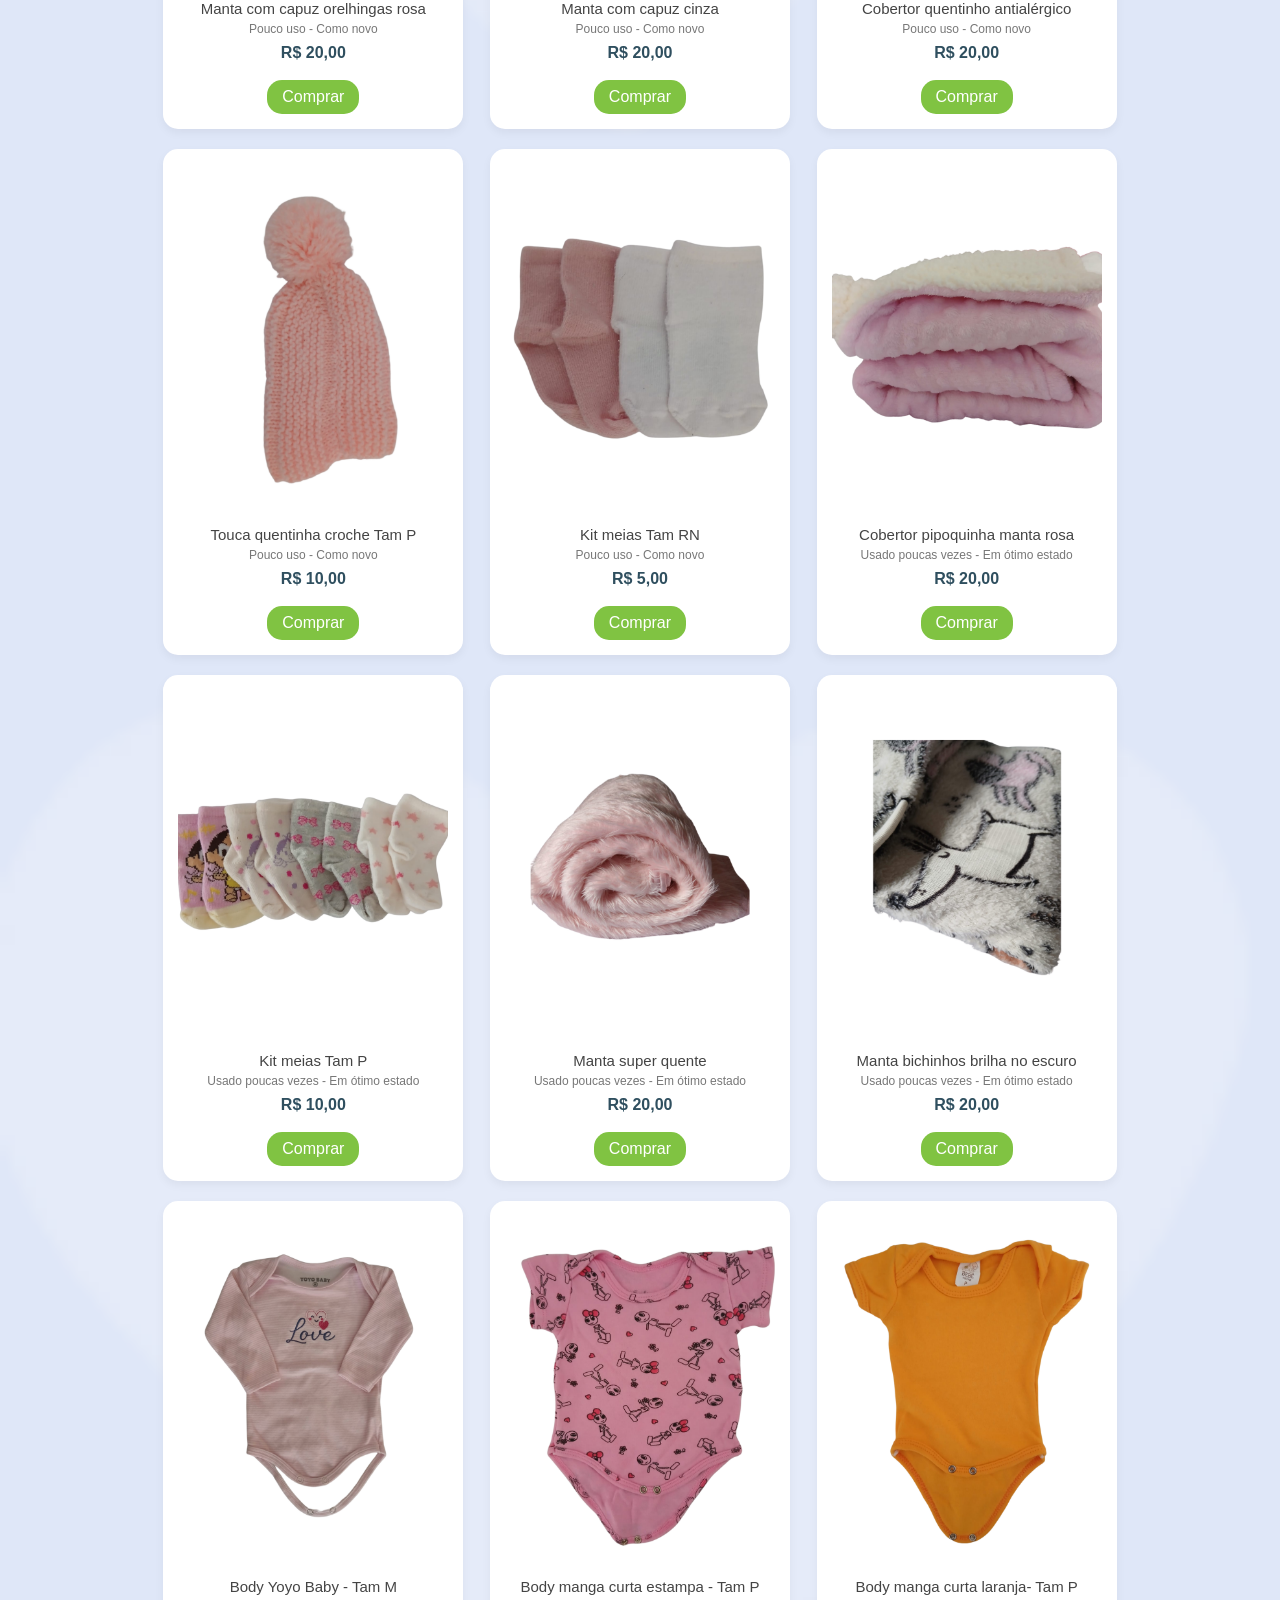
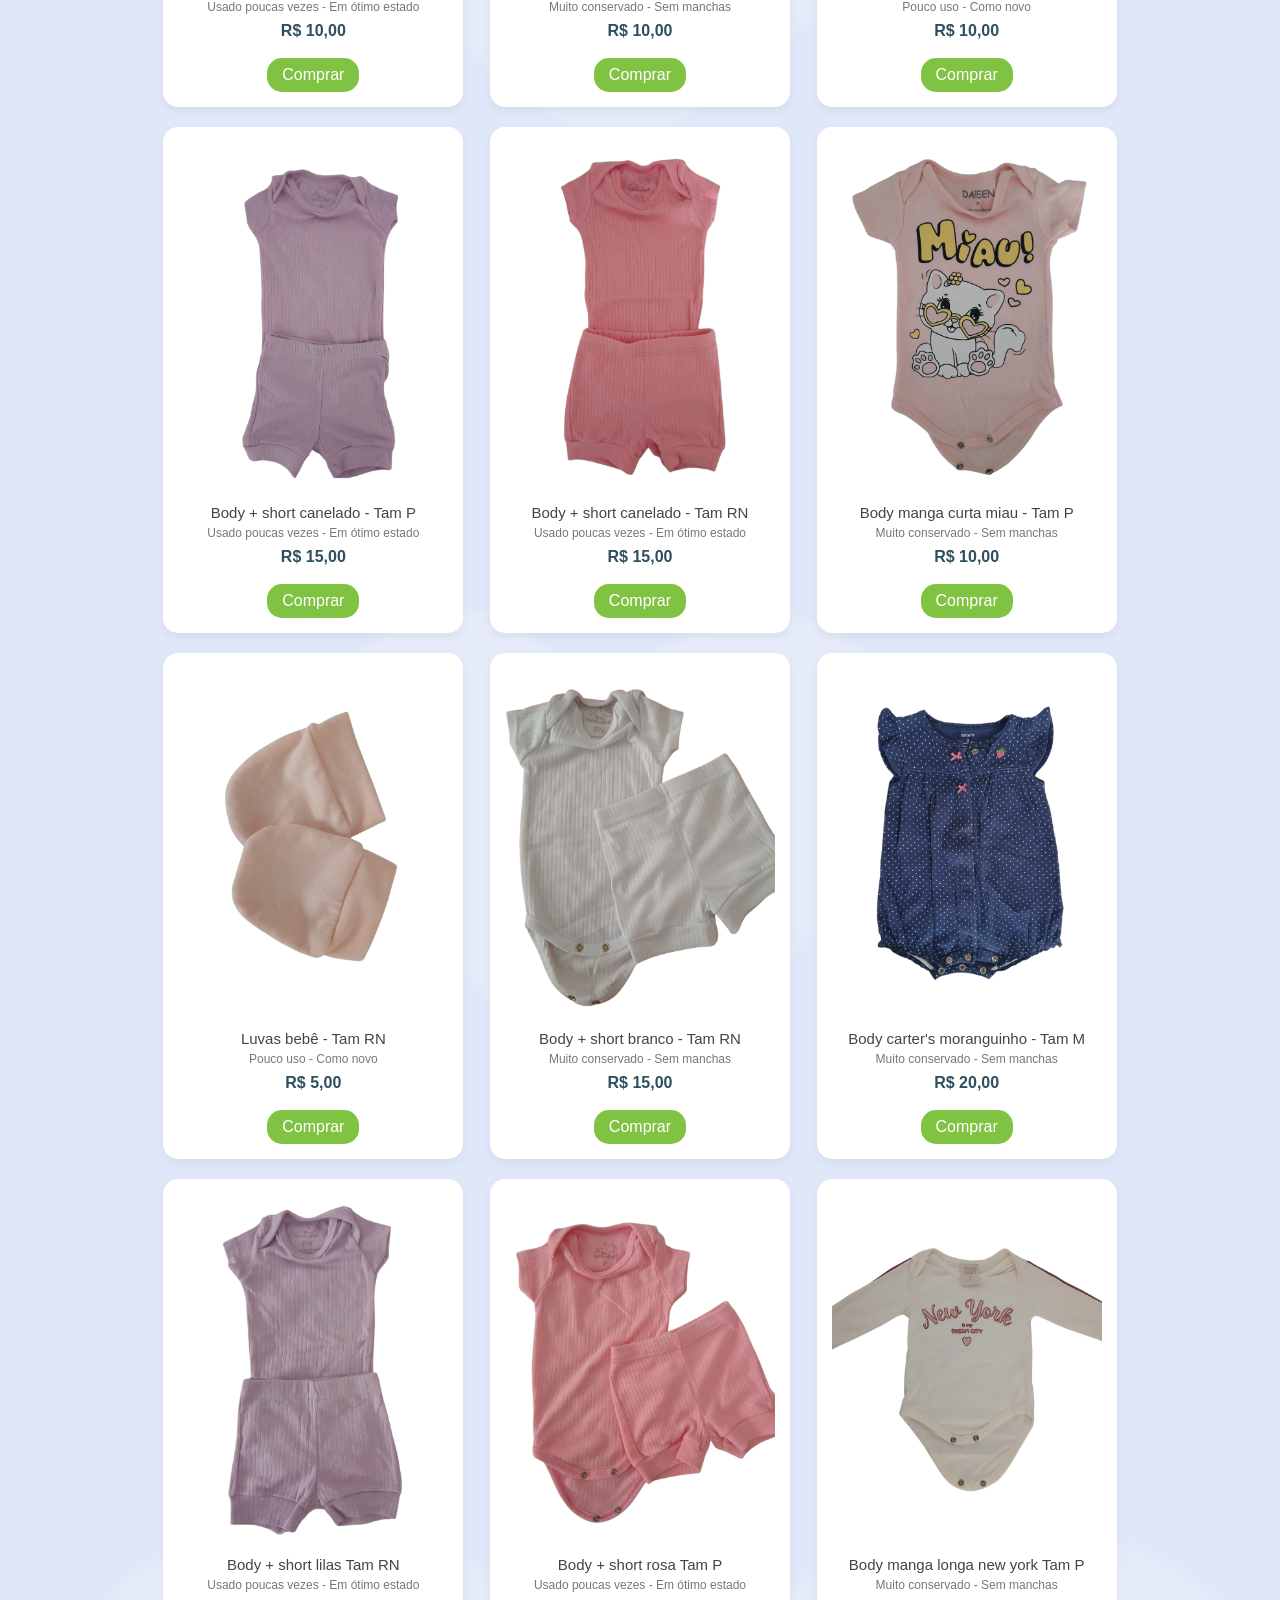
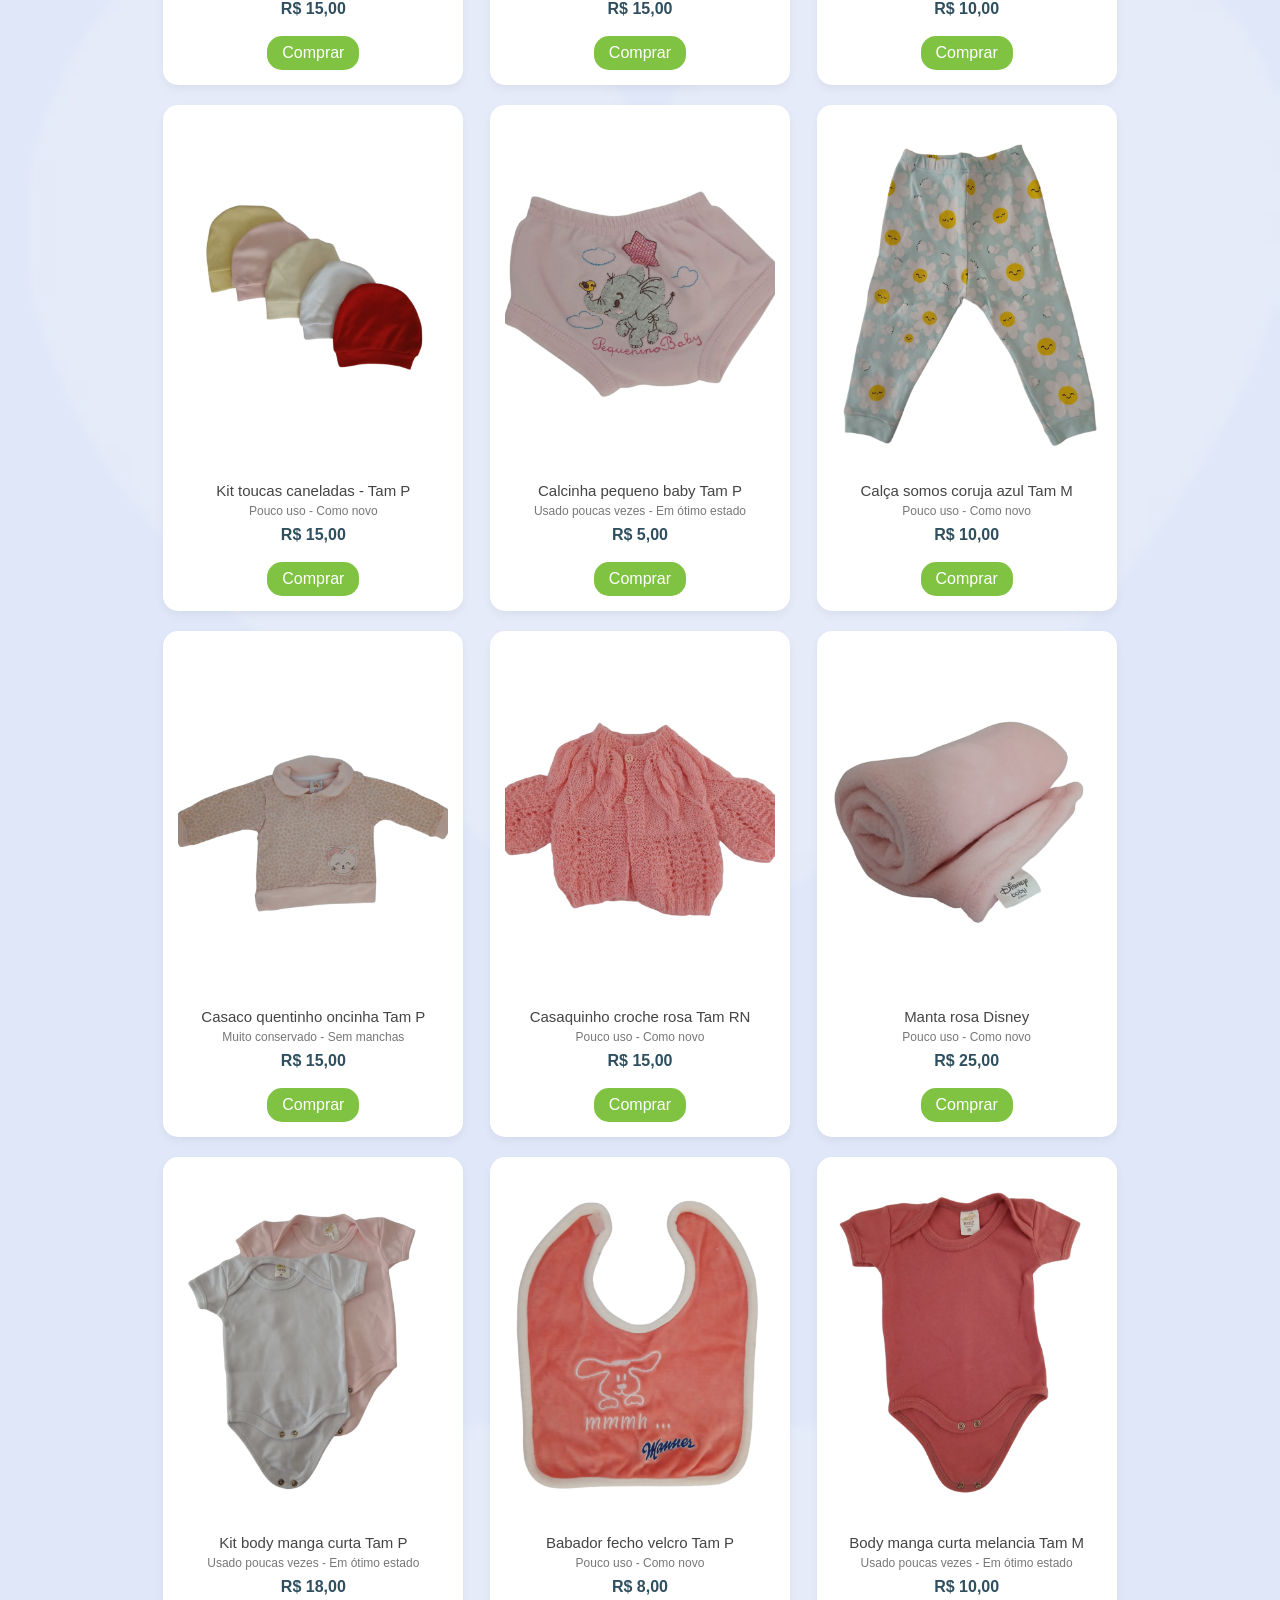
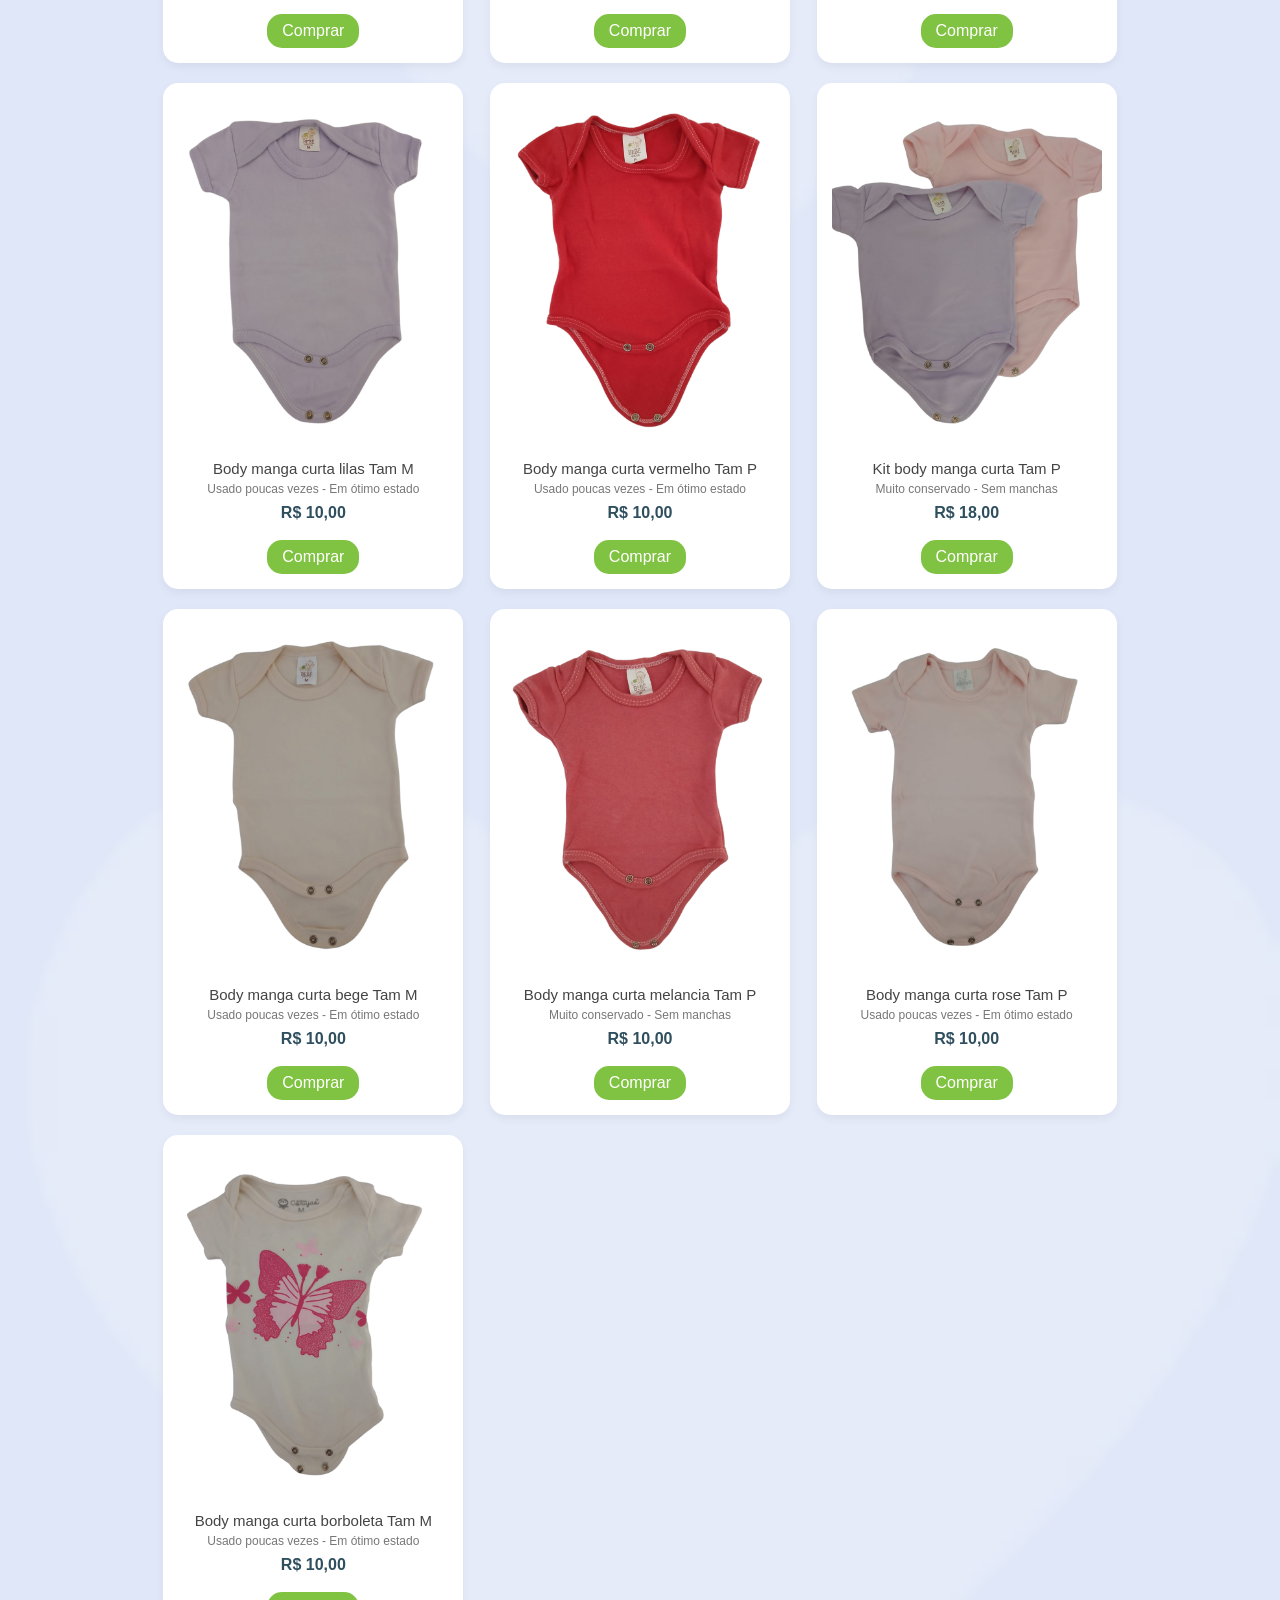
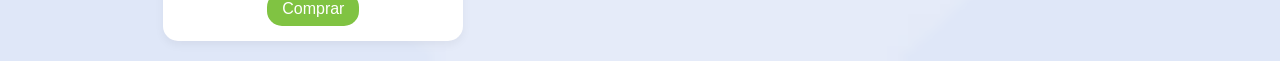
==== commit 12a978e8: "Novas peças adicionadas" ====
--- a/produtos.html
+++ b/produtos.html
@@ -35,6 +35,192 @@
 
     <div class="grid">
 
+        
+        <div class="produto" data-tamanho="P">
+            <img src="imagens/Calça-com-pezinho-tamanho.P.png">
+            <p class="nome">Calça com pezinho - Tam P</p>
+            <p class="estado">Pouco uso - Como novo</p>
+            <p class="preco">R$ 10,00</p>
+            <a href="https://wa.me/5512996030812">Comprar</a>
+        </div>
+
+        <div class="produto" data-tamanho="P">
+            <img src="imagens/conjunto-quentinha-inverno-lilas-tamanho.P.png">
+            <p class="nome">Conjunto quentinho inverno Tam P</p>
+            <p class="estado">Muito conservado - Sem manchas</p>
+            <p class="preco">R$ 20,00</p>
+            <a href="https://wa.me/5512996030812">Comprar</a>
+        </div>
+
+        <div class="produto" data-tamanho="G">
+            <img src="imagens/macacao-ursinho-rosa-tamanho.G.png">
+            <p class="nome">Macacão ursinho rosa - Tam G</p>
+            <p class="estado">Usado poucas vezes - Em ótimo estado</p>
+            <p class="preco">R$ 15,00</p>
+            <a href="https://wa.me/5512996030812">Comprar</a>
+        </div>
+
+        <div class="produto" data-tamanho="G">
+            <img src="imagens/macacao-listrado-quentinho-tamanho.G.png">
+            <p class="nome">Macacão listrado quentinho - Tam. G</p>
+            <p class="estado">Usado poucas vezes - Em ótimo estado</p>
+            <p class="preco">R$ 15,00</p>
+            <a href="https://wa.me/5512996030812">Comprar</a>
+        </div>
+
+        <div class="produto" data-tamanho="">
+            <img src="imagens/blusa-manga-longa-cinza-tamanho.M.png">
+            <p class="nome">Blusa manga longa - Tam.M</p>
+            <p class="estado">Usado poucas vezes - Em ótimo estado</p>
+            <p class="preco">R$ 8,00</p>
+            <a href="https://wa.me/5512996030812">Comprar</a>
+        </div>
+
+        <div class="produto" data-tamanho="G">
+            <img src="imagens/macacao-ursinhos-tamanho.G.png">
+            <p class="nome">Macacão ursinhos - Tam. G</p>
+            <p class="estado">Muito conservado - Sem manchas</p>
+            <p class="preco">R$ 15,00</p>
+            <a href="https://wa.me/5512996030812">Comprar</a>
+        </div>
+
+        <div class="produto" data-tamanho="">
+            <img src="imagens/manta-capuz-orelhinhas.png">
+            <p class="nome">Manta com capuz orelhingas rosa</p>
+            <p class="estado">Pouco uso - Como novo</p>
+            <p class="preco">R$ 20,00</p>
+            <a href="https://wa.me/5512996030812">Comprar</a>
+        </div>
+
+        <div class="produto" data-tamanho="">
+            <img src="imagens/manta-capuz.png">
+            <p class="nome">Manta com capuz cinza</p>
+            <p class="estado">Pouco uso - Como novo</p>
+            <p class="preco">R$ 20,00</p>
+            <a href="https://wa.me/5512996030812">Comprar</a>
+        </div>
+
+        <div class="produto" data-tamanho="">
+            <img src="imagens/cobertor-quentinho-antialergico.png">
+            <p class="nome">Cobertor quentinho antialérgico</p>
+            <p class="estado">Pouco uso - Como novo</p>
+            <p class="preco">R$ 20,00</p>
+            <a href="https://wa.me/5512996030812">Comprar</a>
+        </div>
+        
+        <div class="produto" data-tamanho="P">
+            <img src="imagens/touca-croche-quentinha-tamanho.P.png">
+            <p class="nome">Touca quentinha croche Tam P</p>
+            <p class="estado">Pouco uso - Como novo</p>
+            <p class="preco">R$ 10,00</p>
+            <a href="https://wa.me/5512996030812">Comprar</a>
+        </div>
+        
+        <div class="produto" data-tamanho="RN">
+            <img src="imagens/kit-meias-tamanho.RN.png">
+            <p class="nome">Kit meias Tam RN</p>
+            <p class="estado">Pouco uso - Como novo</p>
+            <p class="preco">R$ 5,00</p>
+            <a href="https://wa.me/5512996030812">Comprar</a>
+        </div>
+
+        <div class="produto" data-tamanho="">
+            <img src="imagens/cobertor-pipoquinha-manta-bebe-rosa.png">
+            <p class="nome">Cobertor pipoquinha manta rosa</p>
+            <p class="estado">Usado poucas vezes - Em ótimo estado</p>
+            <p class="preco">R$ 20,00</p>
+            <a href="https://wa.me/5512996030812">Comprar</a>
+        </div>
+
+        <div class="produto" data-tamanho="P">
+            <img src="imagens/kit-meias-tamanho.P.png">
+            <p class="nome">Kit meias Tam P</p>
+            <p class="estado">Usado poucas vezes - Em ótimo estado</p>
+            <p class="preco">R$ 10,00</p>
+            <a href="https://wa.me/5512996030812">Comprar</a>
+        </div>
+
+        <div class="produto" data-tamanho="">
+            <img src="imagens/manta-super-.png">
+            <p class="nome">Manta super quente</p>
+            <p class="estado">Usado poucas vezes - Em ótimo estado</p>
+            <p class="preco">R$ 20,00</p>
+            <a href="https://wa.me/5512996030812">Comprar</a>
+        </div>
+
+        <div class="produto" data-tamanho="">
+            <img src="imagens/manta-acende-no -escuro.png">
+            <p class="nome">Manta bichinhos brilha no escuro</p>
+            <p class="estado">Usado poucas vezes - Em ótimo estado</p>
+            <p class="preco">R$ 20,00</p>
+            <a href="https://wa.me/5512996030812">Comprar</a>
+        </div>
+
+        <div class="produto" data-tamanho="M">
+            <img src="imagens/body-yoyo-baby-tamanho.M.png">
+            <p class="nome">Body Yoyo Baby - Tam M</p>
+            <p class="estado">Usado poucas vezes - Em ótimo estado</p>
+            <p class="preco">R$ 10,00</p>
+            <a href="https://wa.me/5512996030812">Comprar</a>
+        </div>
+
+        <div class="produto" data-tamanho="P">
+            <img src="imagens/body-manga-curta-estampa-tam.P.png">
+            <p class="nome">Body manga curta estampa - Tam P</p>
+            <p class="estado">Muito conservado - Sem manchas</p>
+            <p class="preco">R$ 10,00</p>
+            <a href="https://wa.me/5512996030812">Comprar</a>
+
+        </div>
+
+        <div class="produto" data-tamanho="P">
+            <img src="imagens/body-manga-curta-laranja-tam.P.png">
+            <p class="nome">Body manga curta laranja- Tam P</p>
+            <p class="estado">Pouco uso - Como novo</p>
+            <p class="preco">R$ 10,00</p>
+            <a href="https://wa.me/5512996030812">Comprar</a>
+        </div>
+        
+        <div class="produto" data-tamanho="P">
+            <img src="imagens/body-manga-curta-short-lilas-tam.P.png">
+            <p class="nome">Body + short canelado - Tam P</p>
+            <p class="estado">Usado poucas vezes - Em ótimo estado</p>
+            <p class="preco">R$ 15,00</p>
+            <a href="https://wa.me/5512996030812">Comprar</a>
+        </div>
+        
+        <div class="produto" data-tamanho="RN">
+            <img src="imagens/body-manga-curta-short-rosa-tam.RN.png">
+            <p class="nome">Body + short canelado -  Tam RN</p>
+            <p class="estado">Usado poucas vezes - Em ótimo estado</p>
+            <p class="preco">R$ 15,00</p>
+            <a href="https://wa.me/5512996030812">Comprar</a>
+        </div>
+
+        <div class="produto" data-tamanho="P">
+            <img src="imagens/body-manga-curta-miau-tam.P.png">
+            <p class="nome">Body manga curta miau - Tam P</p>
+            <p class="estado">Muito conservado - Sem manchas</p>
+            <p class="preco">R$ 10,00</p>
+            <a href="https://wa.me/5512996030812">Comprar</a>
+        </div>
+
+        <div class="produto" data-tamanho="RN">
+            <img src="imagens/luvas-tamanho.RN.png">
+            <p class="nome">Luvas bebê - Tam RN</p>
+            <p class="estado">Pouco uso - Como novo</p>
+            <p class="preco">R$ 5,00</p>
+            <a href="https://wa.me/5512996030812">Comprar</a>
+        </div>
+
+        <div class="produto" data-tamanho="RN">
+            <img src="imagens/body-short-canelado-branco-tamanho.RN.png">
+            <p class="nome">Body + short branco - Tam RN</p>
+            <p class="estado">Muito conservado - Sem manchas</p>
+            <p class="preco">R$ 15,00</p>
+            <a href="https://wa.me/5512996030812">Comprar</a>
+        </div>
+
         <div class="produto" data-tamanho="M">
             <img src="imagens/body-carters-tam.M.png">
             <p class="nome">Body carter's moranguinho - Tam M</p>
@@ -43,71 +229,6 @@
             <a href="https://wa.me/5512996030812">Comprar</a>
         </div>
 
-        <div class="produto" data-tamanho="P">
-            <img src="imagens/body-manga-curta-estampa-tam.P.png">
-            <p class="nome">Body manga curta estampa - Tam P</p>
-            <p class="estado">Muito conservado - Sem manchas</p>
-            <p class="preco">R$ 10,00</p>
-            <a href="https://wa.me/5512996030812">Comprar</a>
-
-        </div>
-
-        <div class="produto" data-tamanho="P">
-            <img src="imagens/body-manga-curta-laranja-tam.P.png">
-            <p class="nome">Body manga curta laranja- Tam P</p>
-            <p class="estado">Pouco uso - Como novo</p>
-            <p class="preco">R$ 10,00</p>
-            <a href="https://wa.me/5512996030812">Comprar</a>
-        </div>
-        
-        <div class="produto" data-tamanho="P">
-            <img src="imagens/body-manga-curta-short-lilas-tam.P.png">
-            <p class="nome">Body + short canelado - Tam P</p>
-            <p class="estado">Usado poucas vezes - Em ótimo estado</p>
-            <p class="preco">R$ 15,00</p>
-            <a href="https://wa.me/5512996030812">Comprar</a>
-        </div>
-        
-        <div class="produto" data-tamanho="RN">
-            <img src="imagens/body-manga-curta-short-rosa-tam.RN.png">
-            <p class="nome">Body + short canelado -  Tam RN</p>
-            <p class="estado">Usado poucas vezes - Em ótimo estado</p>
-            <p class="preco">R$ 15,00</p>
-            <a href="https://wa.me/5512996030812">Comprar</a>
-        </div>
-
-        <div class="produto" data-tamanho="P">
-            <img src="imagens/body-manga-curta-miau-tam.P.png">
-            <p class="nome">Body manga curta miau - Tam P</p>
-            <p class="estado">Muito conservado - Sem manchas</p>
-            <p class="preco">R$ 10,00</p>
-            <a href="https://wa.me/5512996030812">Comprar</a>
-        </div>
-
-        <div class="produto" data-tamanho="RN">
-            <img src="imagens/luvas-tamanho.RN.png">
-            <p class="nome">Luvas bebê - Tam RN</p>
-            <p class="estado">Pouco uso - Como novo</p>
-            <p class="preco">R$ 5,00</p>
-            <a href="https://wa.me/5512996030812">Comprar</a>
-        </div>
-
-        <div class="produto" data-tamanho="RN">
-            <img src="imagens/body-short-canelado-branco-tamanho.RN.png">
-            <p class="nome">Body + short branco - Tam RN</p>
-            <p class="estado">Muito conservado - Sem manchas</p>
-            <p class="preco">R$ 15,00</p>
-            <a href="https://wa.me/5512996030812">Comprar</a>
-        </div>
-
-        <div class="produto" data-tamanho="G">
-            <img src="imagens/conjunto-moleton-quentinho-tamanho.G.png">
-            <p class="nome">Conjunto moleton quentinho - Tam G</p>
-            <p class="estado">Pouco uso - Como novo</p>
-            <p class="preco">R$ 20,00</p>
-            <a href="https://wa.me/5512996030812">Comprar</a>
-        </div>
-
         <div class="produto" data-tamanho="RN">
             <img src="imagens/body-short-canelado-lilas-tamanho.RN.png">
             <p class="nome">Body + short lilas Tam RN</p>
@@ -117,14 +238,6 @@
         </div>
 
         <div class="produto" data-tamanho="P">
-            <img src="imagens/conjunto-quentinha-inverno-lilas-tamanho.P.png">
-            <p class="nome">Conjunto quentinho inverno Tam P</p>
-            <p class="estado">Muito conservado - Sem manchas</p>
-            <p class="preco">R$ 18,00</p>
-            <a href="https://wa.me/5512996030812">Comprar</a>
-        </div>
-
-        <div class="produto" data-tamanho="P">
             <img src="imagens/body-short-canelado-rosa-tamanho.P.png">
             <p class="nome">Body + short rosa Tam P</p>
             <p class="estado">Usado poucas vezes - Em ótimo estado</p>
@@ -140,14 +253,6 @@
             <a href="https://wa.me/5512996030812">Comprar</a>
         </div>
 
-        <div class="produto" data-tamanho=""P>
-            <img src="imagens/touca-croche-quentinha-tamanho.P.png">
-            <p class="nome">Touca quentinha croche Tam P</p>
-            <p class="estado">Pouco uso - Como novo</p>
-            <p class="preco">R$ 10,00</p>
-            <a href="https://wa.me/5512996030812">Comprar</a>
-        </div>
-
         <div class="produto" data-tamanho="P">
             <img src="imagens/kit-toucas-tamanho.P.png">
             <p class="nome">Kit toucas caneladas - Tam P</p>
@@ -173,14 +278,6 @@
         </div>
 
         <div class="produto" data-tamanho="P">
-            <img src="imagens/Calça-com-pezinho-tamanho.P.png">
-            <p class="nome">Calça com pezinho - Tam P</p>
-            <p class="estado">Pouco uso - Como novo</p>
-            <p class="preco">R$ 10,00</p>
-            <a href="https://wa.me/5512996030812">Comprar</a>
-        </div>
-
-        <div class="produto" data-tamanho="P">
             <img src="imagens/casaco-oncinha-tamanho.P.png">
             <p class="nome">Casaco quentinho oncinha Tam P </p>
             <p class="estado">Muito conservado - Sem manchas</p>
@@ -279,46 +376,6 @@
         <div class="produto" data-tamanho="M">
             <img src="imagens/body-manga-curta-borboleta-tamanho.M.png">
             <p class="nome">Body manga curta borboleta Tam M</p>
-            <p class="estado">Usado poucas vezes - Em ótimo estado</p>
-            <p class="preco">R$ 10,00</p>
-            <a href="https://wa.me/5512996030812">Comprar</a>
-        </div>
-
-        <div class="produto" data-tamanho="P">
-            <img src="imagens/kit-meias-tamanho.P.png">
-            <p class="nome">Kit meias Tam P</p>
-            <p class="estado">Usado poucas vezes - Em ótimo estado</p>
-            <p class="preco">R$ 10,00</p>
-            <a href="https://wa.me/5512996030812">Comprar</a>
-        </div>
-
-        <div class="produto" data-tamanho="">
-            <img src="imagens/cobertor-pipoquinha-manta-bebe-rosa.png">
-            <p class="nome">Cobertor pipoquinha manta rosa</p>
-            <p class="estado">Usado poucas vezes - Em ótimo estado</p>
-            <p class="preco">R$ 20,00</p>
-            <a href="https://wa.me/5512996030812">Comprar</a>
-        </div>
-
-        <div class="produto" data-tamanho="RN">
-            <img src="imagens/kit-meias-tamanho.RN.png">
-            <p class="nome">Kit meias Tam RN</p>
-            <p class="estado">Pouco uso - Como novo</p>
-            <p class="preco">R$ 5,00</p>
-            <a href="https://wa.me/5512996030812">Comprar</a>
-        </div>
-
-        <div class="produto" data-tamanho="">
-            <img src="imagens/cobertor-quentinho-antialergico.png">
-            <p class="nome">Cobertor quentinho antialérgico</p>
-            <p class="estado">Usado poucas vezes - Em ótimo estado</p>
-            <p class="preco">R$ 20,00</p>
-            <a href="https://wa.me/5512996030812">Comprar</a>
-        </div>
-
-        <div class="produto" data-tamanho="M">
-            <img src="imagens/body-yoyo-baby-tamanho.M.png">
-            <p class="nome">Body Yoyo Baby - Tam M</p>
             <p class="estado">Usado poucas vezes - Em ótimo estado</p>
             <p class="preco">R$ 10,00</p>
             <a href="https://wa.me/5512996030812">Comprar</a>
